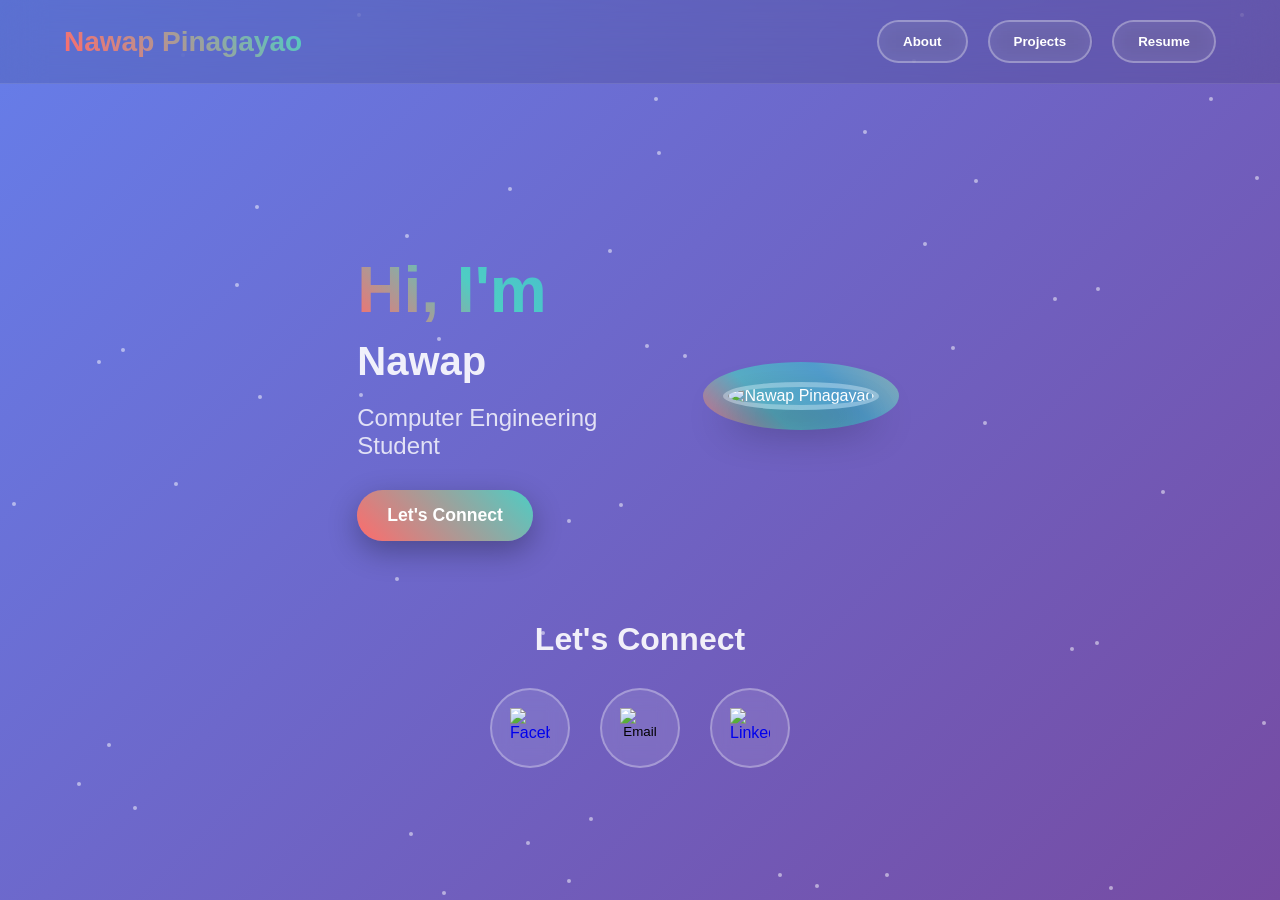
==== index.html @ 7d361b3d "better portfolio" ====
<!DOCTYPE html>
<html lang="en">
<head>
    <meta charset="UTF-8">
    <meta name="viewport" content="width=device-width, initial-scale=1.0">
    <title>My Portfolio</title>
    <link rel="stylesheet" href="style.css">
    <script src="script.js"></script>
</head>

<body>
    <!-- Animated background particles -->
    <div class="particles" id="particles"></div>

    <header id="header">
        <div class="logo">Nawap Pinagayao</div>
        <div class="nav-buttons">
            <button class="nav-btn">About</button>
            <button class="nav-btn">Projects</button>
            <button class="nav-btn">Resume</button>
        </div>
    </header>

    <main>
        <div class="hero-section">
            <div class="hero-text">
                <h1>Hi, I'm</h1>
                <h2>Nawap</h2>
                <h3>Computer Engineering Student</h3>
                <button class="cta-button" onclick="scrollToContact()">Let's Connect</button>
            </div>
            <div class="hero-image">
                <div class="profile-container">
                    <img class="profile-img" src="https://i.imghippo.com/files/qxfU3761AVo.jpg" alt="Nawap Pinagayao">
                </div>
            </div>
        </div>

        <div class="contact-section" id="contact">
            <h2>Let's Connect</h2>
            <div class="contact-buttons">
                <a href="https://www.facebook.com/nawap.pinagayao" target="_blank" class="contact-btn">
                    <img src="https://i.imghippo.com/files/cMcy9838RwQ.png" alt="Facebook">
                </a>
                <button class="contact-btn" onclick="showEmailNotification()">
                    <img src="https://i.imghippo.com/files/aU9782AiQ.png" alt="Email">
                </button>
                <a href="https://www.linkedin.com/in/nawap-pinagayao-513268345?utm_source=share&utm_campaign=share_via&utm_content=profile&utm_medium=android_app" target="_blank" class="contact-btn">
                    <img src="https://i.imghippo.com/files/Znoh5393SNc.png" alt="LinkedIn">
                </a>
            </div>
        </div>
    </main>

    <!-- Projects Section -->
    <div class="projects-section" id="projectsSection">
        <button class="close-projects" onclick="closeProjects()">&times;</button>
        
        <div class="projects-header">
            <h1>My Projects</h1>
            <p>Here are some of the projects I've worked on. Each project represents a learning experience and showcases different aspects of my skills.</p>
        </div>

        <div class="projects-grid">
            <!-- Sample Project 1 -->
            <div class="project-card">
                <img src="https://via.placeholder.com/400x200/4ecdc4/ffffff?text=Project+1" alt="Project 1" class="project-image">
                <div class="project-content">
                    <h3 class="project-title">E-Commerce Website</h3>
                    <p class="project-description">A full-stack e-commerce platform with user authentication, product catalog, shopping cart, and payment integration. Built with modern web technologies.</p>
                    <div class="project-technologies">
                        <span class="tech-tag">React</span>
                        <span class="tech-tag">Node.js</span>
                        <span class="tech-tag">MongoDB</span>
                        <span class="tech-tag">Express</span>
                    </div>
                    <div class="project-links">
                        <a href="#" class="project-link">Live Demo</a>
                        <a href="#" class="project-link secondary">GitHub</a>
                    </div>
                </div>
            </div>

            <!-- Sample Project 2 -->
            <div class="project-card">
                <img src="https://via.placeholder.com/400x200/ff6b6b/ffffff?text=Project+2" alt="Project 2" class="project-image">
                <div class="project-content">
                    <h3 class="project-title">Mobile Weather App</h3>
                    <p class="project-description">A responsive weather application that provides real-time weather data, forecasts, and location-based services with a clean, intuitive interface.</p>
                    <div class="project-technologies">
                        <span class="tech-tag">React Native</span>
                        <span class="tech-tag">API Integration</span>
                        <span class="tech-tag">Geolocation</span>
                    </div>
                    <div class="project-links">
                        <a href="#" class="project-link">Live Demo</a>
                        <a href="#" class="project-link secondary">GitHub</a>
                    </div>
                </div>
            </div>

            <!-- Sample Project 3 -->
            <div class="project-card">
                <img src="https://via.placeholder.com/400x200/45b7d1/ffffff?text=Project+3" alt="Project 3" class="project-image">
                <div class="project-content">
                    <h3 class="project-title">Task Management System</h3>
                    <p class="project-description">A collaborative task management application with real-time updates, team collaboration features, and project tracking capabilities.</p>
                    <div class="project-technologies">
                        <span class="tech-tag">Vue.js</span>
                        <span class="tech-tag">Firebase</span>
                        <span class="tech-tag">Socket.io</span>
                    </div>
                    <div class="project-links">
                        <a href="#" class="project-link">Live Demo</a>
                        <a href="#" class="project-link secondary">GitHub</a>
                    </div>
                </div>
            </div>

            <!-- Add Project Card -->
            <div class="add-project-card" onclick="showAddProjectInfo()">
                <div class="plus-icon">+</div>
                <p>Add New Project</p>
            </div>
        </div>
    </div>

    <!-- Email notification -->
    <div class="email-notification" id="emailNotification">
        <h4>📧 Email Me</h4>
        <p>pinagayaonawap22@gmail.com</p>
    </div>



</body>

</html>
---- style.css ----
* {
            margin: 0;
            padding: 0;
            box-sizing: border-box;
        }

        body {
            font-family: 'Arial', sans-serif;
            overflow-x: hidden;
            background: linear-gradient(135deg, #667eea 0%, #764ba2 100%);
            min-height: 100vh;
            color: white;
            position: relative;
        }

        /* Animated background particles */
        .particles {
            position: fixed;
            top: 0;
            left: 0;
            width: 100%;
            height: 100%;
            pointer-events: none;
            z-index: 1;
        }

        .particle {
            position: absolute;
            width: 4px;
            height: 4px;
            background: rgba(255, 255, 255, 0.5);
            border-radius: 50%;
            animation: float 6s ease-in-out infinite;
        }

        @keyframes float {
            0%, 100% { transform: translateY(0px) rotate(0deg); opacity: 0.5; }
            50% { transform: translateY(-20px) rotate(180deg); opacity: 1; }
        }

        /* Header styling */
        header {
            position: fixed;
            top: 0;
            left: 0;
            right: 0;
            z-index: 1000;
            background: rgba(0, 0, 0, 0.1);
            backdrop-filter: blur(20px);
            border-bottom: 1px solid rgba(255, 255, 255, 0.1);
            padding: 20px 5%;
            display: flex;
            justify-content: space-between;
            align-items: center;
            transition: all 0.3s ease;
        }

        header.scrolled {
            background: rgba(0, 0, 0, 0.3);
            padding: 15px 5%;
        }

        .logo {
            font-size: 28px;
            font-weight: bold;
            background: linear-gradient(45deg, #ff6b6b, #4ecdc4);
            -webkit-background-clip: text;
            -webkit-text-fill-color: transparent;
            background-clip: text;
        }

        .nav-buttons {
            display: flex;
            gap: 20px;
        }

        .nav-btn {
            background: rgba(255, 255, 255, 0.1);
            border: 2px solid rgba(255, 255, 255, 0.3);
            color: white;
            padding: 12px 24px;
            border-radius: 50px;
            cursor: pointer;
            font-weight: 600;
            transition: all 0.3s ease;
            backdrop-filter: blur(10px);
        }

        .nav-btn:hover {
            background: rgba(255, 255, 255, 0.2);
            border-color: rgba(255, 255, 255, 0.6);
            transform: translateY(-2px);
            box-shadow: 0 10px 20px rgba(0, 0, 0, 0.2);
        }

        /* Main content */
        main {
            position: relative;
            z-index: 10;
            padding-top: 120px;
            min-height: 100vh;
            display: flex;
            flex-direction: column;
            align-items: center;
            justify-content: center;
        }

        .hero-section {
            display: flex;
            align-items: center;
            gap: 80px;
            max-width: 1200px;
            margin: 0 auto;
            padding: 0 20px;
        }

        .hero-text {
            flex: 1;
            animation: slideInLeft 1s ease-out;
        }

        .hero-text h1 {
            font-size: 4rem;
            margin-bottom: 10px;
            background: linear-gradient(45deg, #ff6b6b, #4ecdc4, #45b7d1);
            -webkit-background-clip: text;
            -webkit-text-fill-color: transparent;
            background-clip: text;
            line-height: 1.2;
        }

        .hero-text h2 {
            font-size: 2.5rem;
            margin-bottom: 20px;
            opacity: 0.9;
        }

        .hero-text h3 {
            font-size: 1.5rem;
            opacity: 0.8;
            margin-bottom: 30px;
            font-weight: 400;
        }

        .cta-button {
            background: linear-gradient(45deg, #ff6b6b, #4ecdc4);
            border: none;
            color: white;
            padding: 15px 30px;
            border-radius: 50px;
            font-size: 1.1rem;
            font-weight: 600;
            cursor: pointer;
            transition: all 0.3s ease;
            box-shadow: 0 10px 30px rgba(0, 0, 0, 0.3);
        }

        .cta-button:hover {
            transform: translateY(-3px);
            box-shadow: 0 15px 40px rgba(0, 0, 0, 0.4);
        }

        .hero-image {
            flex: 1;
            display: flex;
            justify-content: center;
            animation: slideInRight 1s ease-out;
        }

        .profile-container {
            position: relative;
        }

        .profile-img {
            width: 350px;
            height: 350px;
            border-radius: 50%;
            object-fit: cover;
            border: 5px solid rgba(255, 255, 255, 0.3);
            box-shadow: 0 20px 40px rgba(0, 0, 0, 0.3);
            transition: all 0.3s ease;
        }

        .profile-img:hover {
            transform: scale(1.05);
            box-shadow: 0 25px 50px rgba(0, 0, 0, 0.4);
        }

        .profile-container::before {
            content: '';
            position: absolute;
            top: -20px;
            left: -20px;
            right: -20px;
            bottom: -20px;
            background: linear-gradient(45deg, #ff6b6b, #4ecdc4, #45b7d1, #96ceb4);
            border-radius: 50%;
            z-index: -1;
            opacity: 0.7;
            animation: rotate 10s linear infinite;
        }

        @keyframes rotate {
            0% { transform: rotate(0deg); }
            100% { transform: rotate(360deg); }
        }

        /* Contact section */
        .contact-section {
            margin-top: 80px;
            text-align: center;
        }

        .contact-section h2 {
            font-size: 2rem;
            margin-bottom: 30px;
            opacity: 0.9;
        }

        .contact-buttons {
            display: flex;
            gap: 30px;
            justify-content: center;
            flex-wrap: wrap;
        }

        .contact-btn {
            display: flex;
            align-items: center;
            justify-content: center;
            width: 80px;
            height: 80px;
            background: rgba(255, 255, 255, 0.1);
            border: 2px solid rgba(255, 255, 255, 0.3);
            border-radius: 50%;
            text-decoration: none;
            transition: all 0.3s ease;
            backdrop-filter: blur(10px);
        }

        .contact-btn:hover {
            background: rgba(255, 255, 255, 0.2);
            border-color: rgba(255, 255, 255, 0.6);
            transform: translateY(-5px) scale(1.1);
            box-shadow: 0 15px 30px rgba(0, 0, 0, 0.3);
        }

        .contact-btn img {
            width: 40px;
            height: 40px;
            transition: all 0.3s ease;
        }

        .contact-btn:hover img {
            transform: scale(1.2);
        }

        /* Email notification */
        .email-notification {
            position: fixed;
            top: 100px;
            right: -400px;
            background: linear-gradient(45deg, #4ecdc4, #44a08d);
            color: white;
            padding: 20px 30px;
            border-radius: 15px;
            box-shadow: 0 10px 30px rgba(0, 0, 0, 0.3);
            transition: all 0.5s cubic-bezier(0.68, -0.55, 0.265, 1.55);
            z-index: 1001;
            max-width: 350px;
        }

        .email-notification.show {
            right: 30px;
        }

        .email-notification h4 {
            margin-bottom: 10px;
            font-size: 1.1rem;
        }

        .email-notification p {
            margin: 0;
            opacity: 0.9;
        }

        /* Animations */
        @keyframes slideInLeft {
            from {
                opacity: 0;
                transform: translateX(-50px);
            }
            to {
                opacity: 1;
                transform: translateX(0);
            }
        }

        @keyframes slideInRight {
            from {
                opacity: 0;
                transform: translateX(50px);
            }
            to {
                opacity: 1;
                transform: translateX(0);
            }
        }

        /* Projects Section */
        .projects-section {
            display: none;
            position: fixed;
            top: 0;
            left: 0;
            width: 100%;
            height: 100%;
            background: linear-gradient(135deg, #2c3e50 0%, #34495e 100%);
            z-index: 2000;
            overflow-y: auto;
            padding: 100px 20px 40px;
        }

        .projects-section.active {
            display: block;
            animation: slideIn 0.5s ease-out;
        }

        .projects-header {
            text-align: center;
            margin-bottom: 50px;
        }

        .projects-header h1 {
            font-size: 3rem;
            background: linear-gradient(45deg, #ff6b6b, #4ecdc4);
            -webkit-background-clip: text;
            -webkit-text-fill-color: transparent;
            background-clip: text;
            margin-bottom: 20px;
        }

        .projects-header p {
            font-size: 1.2rem;
            opacity: 0.8;
            max-width: 600px;
            margin: 0 auto;
        }

        .close-projects {
            position: fixed;
            top: 30px;
            right: 30px;
            background: rgba(255, 255, 255, 0.1);
            border: 2px solid rgba(255, 255, 255, 0.3);
            color: white;
            width: 50px;
            height: 50px;
            border-radius: 50%;
            cursor: pointer;
            display: flex;
            align-items: center;
            justify-content: center;
            font-size: 24px;
            font-weight: bold;
            transition: all 0.3s ease;
            backdrop-filter: blur(10px);
            z-index: 2001;
        }

        .close-projects:hover {
            background: rgba(255, 255, 255, 0.2);
            transform: scale(1.1);
        }

        .projects-grid {
            display: grid;
            grid-template-columns: repeat(auto-fit, minmax(350px, 1fr));
            gap: 30px;
            max-width: 1200px;
            margin: 0 auto;
        }

        .project-card {
            background: rgba(255, 255, 255, 0.1);
            border: 1px solid rgba(255, 255, 255, 0.2);
            border-radius: 20px;
            overflow: hidden;
            transition: all 0.3s ease;
            backdrop-filter: blur(10px);
        }

        .project-card:hover {
            transform: translateY(-10px);
            box-shadow: 0 20px 40px rgba(0, 0, 0, 0.3);
            border-color: rgba(255, 255, 255, 0.4);
        }

        .project-image {
            width: 100%;
            height: 200px;
            object-fit: cover;
            transition: all 0.3s ease;
        }

        .project-card:hover .project-image {
            transform: scale(1.05);
        }

        .project-content {
            padding: 25px;
        }

        .project-title {
            font-size: 1.5rem;
            font-weight: bold;
            margin-bottom: 15px;
            color: #4ecdc4;
        }

        .project-description {
            font-size: 1rem;
            line-height: 1.6;
            opacity: 0.9;
            margin-bottom: 20px;
        }

        .project-technologies {
            display: flex;
            flex-wrap: wrap;
            gap: 8px;
            margin-bottom: 20px;
        }

        .tech-tag {
            background: rgba(255, 255, 255, 0.2);
            color: white;
            padding: 5px 12px;
            border-radius: 15px;
            font-size: 0.8rem;
            font-weight: 500;
        }

        .project-links {
            display: flex;
            gap: 15px;
        }

        .project-link {
            background: linear-gradient(45deg, #ff6b6b, #4ecdc4);
            color: white;
            text-decoration: none;
            padding: 10px 20px;
            border-radius: 25px;
            font-weight: 600;
            transition: all 0.3s ease;
            display: inline-block;
        }

        .project-link:hover {
            transform: translateY(-2px);
            box-shadow: 0 10px 20px rgba(0, 0, 0, 0.3);
        }

        .project-link.secondary {
            background: rgba(255, 255, 255, 0.1);
            border: 2px solid rgba(255, 255, 255, 0.3);
        }

        .add-project-card {
            background: rgba(255, 255, 255, 0.05);
            border: 2px dashed rgba(255, 255, 255, 0.3);
            border-radius: 20px;
            display: flex;
            flex-direction: column;
            align-items: center;
            justify-content: center;
            min-height: 300px;
            cursor: pointer;
            transition: all 0.3s ease;
        }

        .add-project-card:hover {
            background: rgba(255, 255, 255, 0.1);
            border-color: rgba(255, 255, 255, 0.5);
        }

        .add-project-card .plus-icon {
            font-size: 3rem;
            margin-bottom: 15px;
            opacity: 0.6;
        }

        .add-project-card p {
            font-size: 1.1rem;
            opacity: 0.7;
        }

        @keyframes slideIn {
            from {
                opacity: 0;
                transform: translateY(30px);
            }
            to {
                opacity: 1;
                transform: translateY(0);
            }
        }

        /* Responsive design */
        @media (max-width: 768px) {
            .hero-section {
                flex-direction: column;
                gap: 40px;
                text-align: center;
            }

            .hero-text h1 {
                font-size: 2.5rem;
            }

            .hero-text h2 {
                font-size: 1.8rem;
            }

            .profile-img {
                width: 250px;
                height: 250px;
            }

            .nav-buttons {
                gap: 10px;
            }

            .nav-btn {
                padding: 10px 16px;
                font-size: 0.9rem;
            }

            .contact-buttons {
                gap: 20px;
            }

            .projects-grid {
                grid-template-columns: 1fr;
                gap: 20px;
            }

            .projects-header h1 {
                font-size: 2.5rem;
            }

            .projects-section {
                padding: 80px 15px 30px;
            }
        }

        @media (max-width: 480px) {
            .hero-text h1 {
                font-size: 2rem;
            }

            .hero-text h2 {
                font-size: 1.4rem;
            }

            .nav-buttons {
                flex-direction: column;
                gap: 8px;
            }
        }
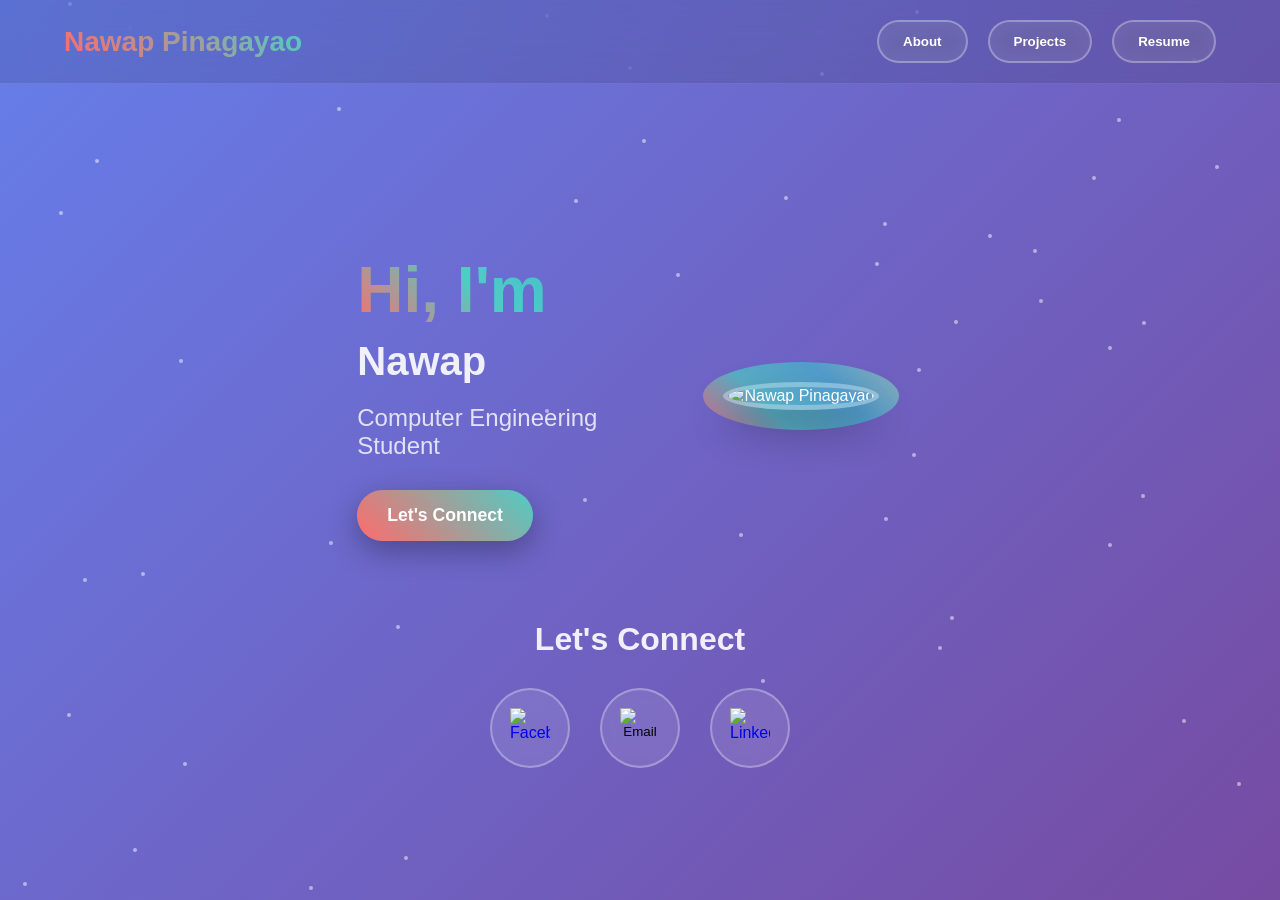
==== commit 50ed405b: "better portfolio" ====
--- a/index.html
+++ b/index.html
@@ -131,8 +131,106 @@
         <p>pinagayaonawap22@gmail.com</p>
     </div>
 
-
-
+    <script>
+        // Create animated particles
+        function createParticles() {
+            const particlesContainer = document.getElementById('particles');
+            const particleCount = 50;
+
+            for (let i = 0; i < particleCount; i++) {
+                const particle = document.createElement('div');
+                particle.className = 'particle';
+                particle.style.left = Math.random() * 100 + '%';
+                particle.style.top = Math.random() * 100 + '%';
+                particle.style.animationDelay = Math.random() * 6 + 's';
+                particle.style.animationDuration = (Math.random() * 3 + 3) + 's';
+                particlesContainer.appendChild(particle);
+            }
+        }
+
+        // Header scroll effect
+        window.addEventListener('scroll', function() {
+            const header = document.getElementById('header');
+            if (window.scrollY > 50) {
+                header.classList.add('scrolled');
+            } else {
+                header.classList.remove('scrolled');
+            }
+        });
+
+        // Projects section functions
+        function showProjects() {
+            document.getElementById('projectsSection').classList.add('active');
+            document.body.style.overflow = 'hidden';
+        }
+
+        function closeProjects() {
+            document.getElementById('projectsSection').classList.remove('active');
+            document.body.style.overflow = 'auto';
+        }
+
+        function showAddProjectInfo() {
+            alert('To add a new project:\n\n1. Replace the placeholder image URL\n2. Update the project title\n3. Write your project description\n4. Add your technology tags\n5. Update the demo and GitHub links\n\nYou can duplicate the project-card div and customize it with your project details!');
+        }
+
+        // Email notification
+        function showEmailNotification() {
+            const notification = document.getElementById('emailNotification');
+            notification.classList.add('show');
+            setTimeout(() => {
+                notification.classList.remove('show');
+            }, 5000);
+        }
+
+        // Smooth scroll to contact
+        function scrollToContact() {
+            document.getElementById('contact').scrollIntoView({
+                behavior: 'smooth'
+            });
+        }
+
+        // Initialize particles on load
+        window.addEventListener('load', createParticles);
+
+        // Add navigation functionality
+        document.querySelectorAll('.nav-btn').forEach((btn, index) => {
+            btn.addEventListener('click', function() {
+                // Add ripple effect
+                const ripple = document.createElement('span');
+                ripple.style.position = 'absolute';
+                ripple.style.borderRadius = '50%';
+                ripple.style.background = 'rgba(255, 255, 255, 0.6)';
+                ripple.style.transform = 'scale(0)';
+                ripple.style.animation = 'ripple 0.6s linear';
+                ripple.style.left = '50%';
+                ripple.style.top = '50%';
+                
+                this.style.position = 'relative';
+                this.appendChild(ripple);
+                
+                setTimeout(() => {
+                    ripple.remove();
+                }, 600);
+
+                // Handle navigation
+                if (index === 1) { // Projects button (index 1)
+                    showProjects();
+                }
+            });
+        });
+
+        // Add ripple animation
+        const style = document.createElement('style');
+        style.textContent = `
+            @keyframes ripple {
+                to {
+                    transform: scale(4);
+                    opacity: 0;
+                }
+            }
+        `;
+        document.head.appendChild(style);
+    </script>
 </body>
 
 </html>
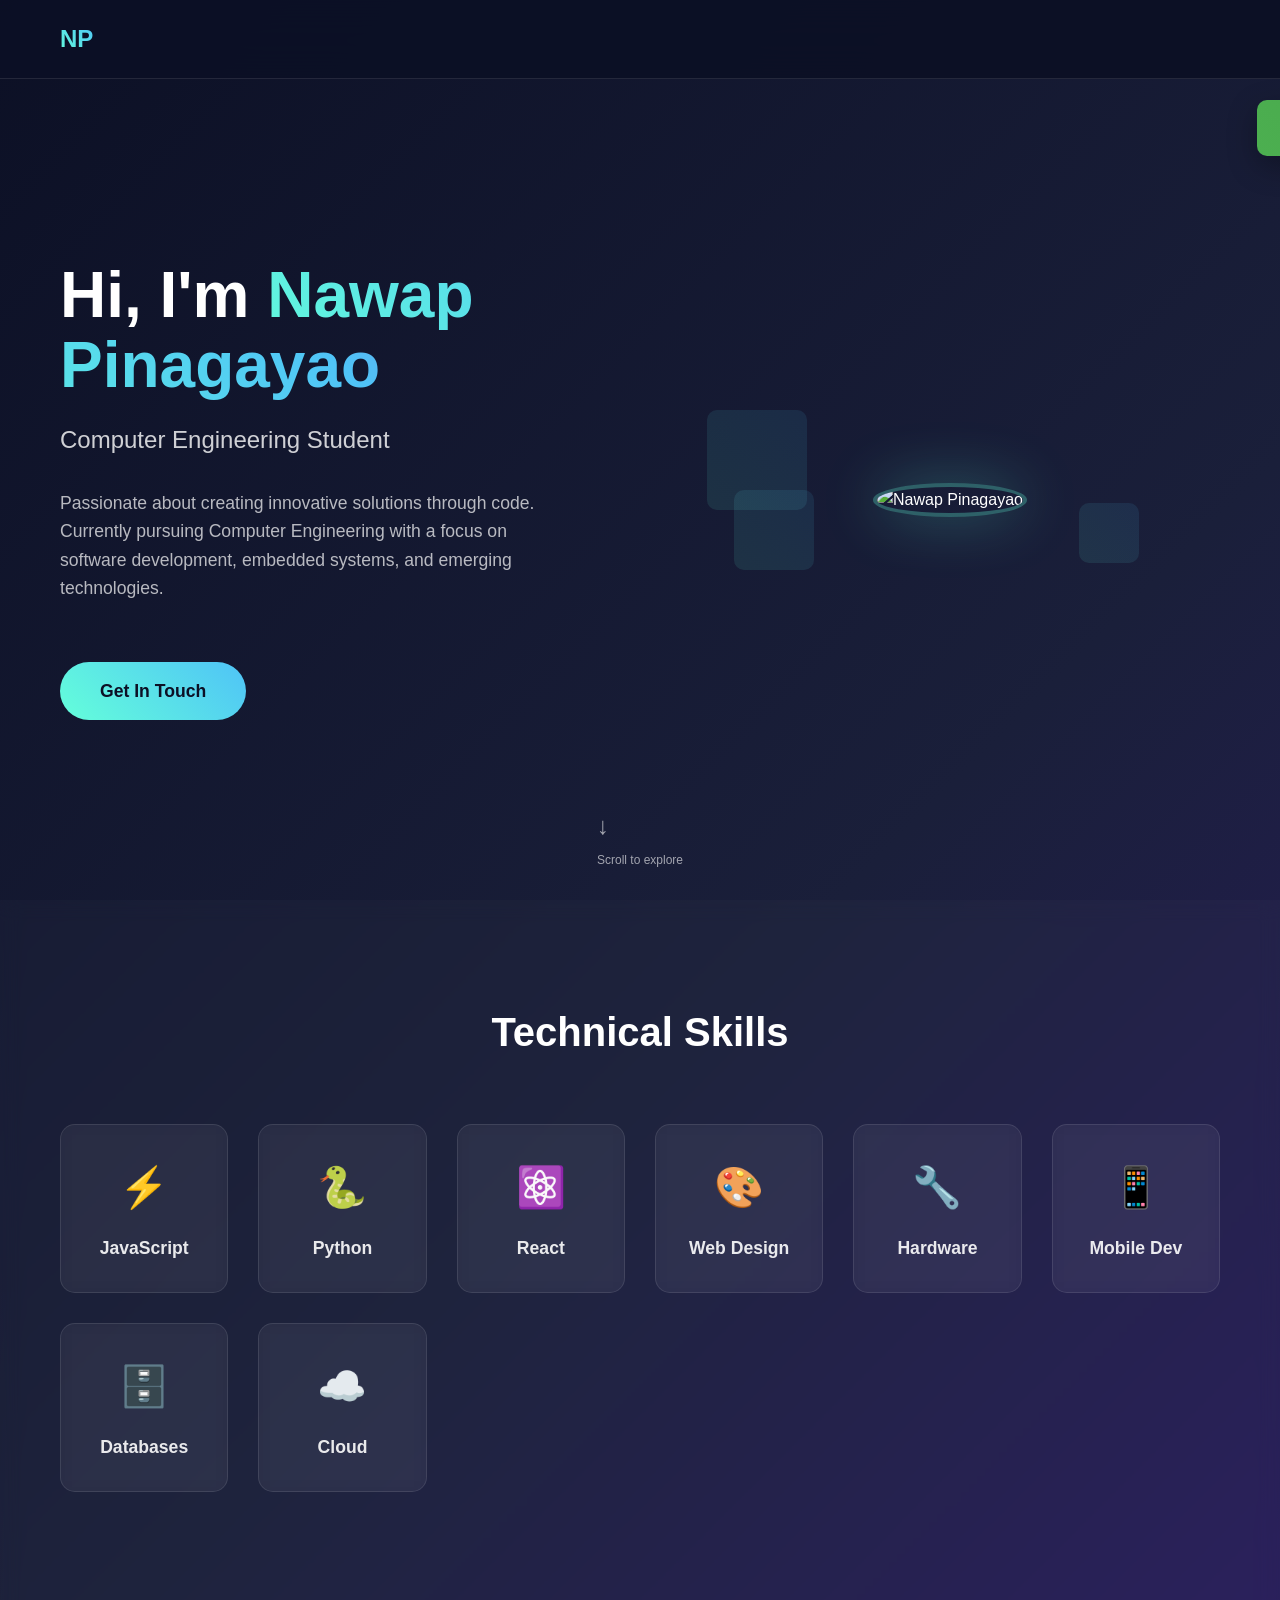
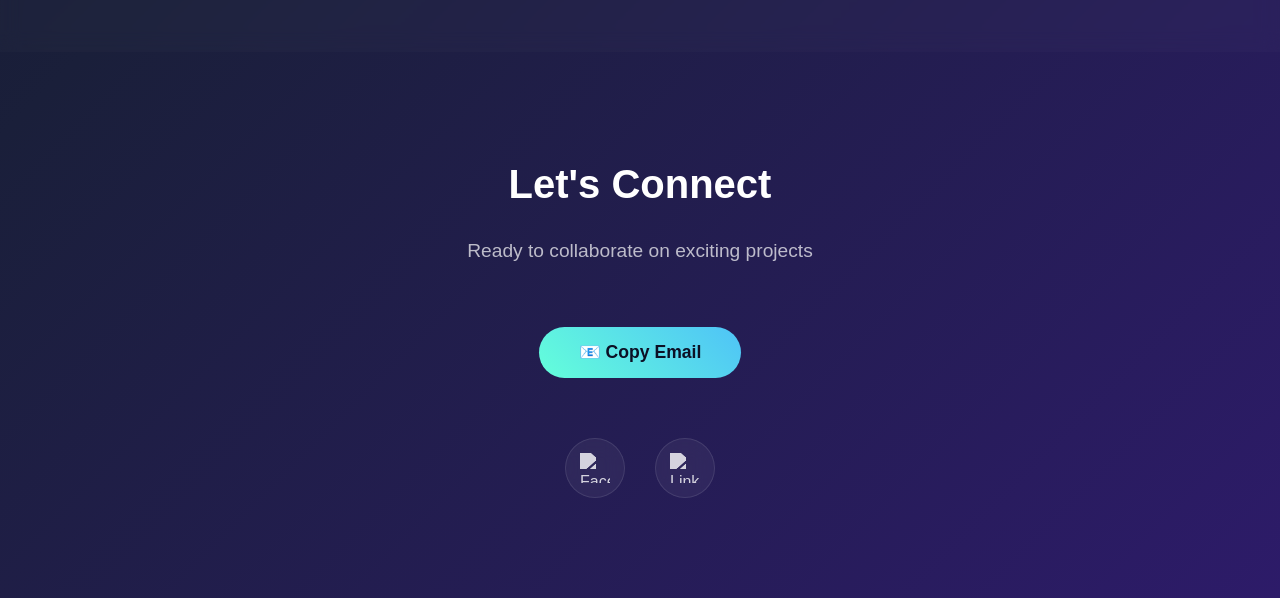
==== commit 8c4b8a71: "better portfolio" ====
--- a/index.html
+++ b/index.html
@@ -9,228 +9,107 @@
 </head>
 
 <body>
-    <!-- Animated background particles -->
-    <div class="particles" id="particles"></div>
-
-    <header id="header">
-        <div class="logo">Nawap Pinagayao</div>
-        <div class="nav-buttons">
-            <button class="nav-btn">About</button>
-            <button class="nav-btn">Projects</button>
-            <button class="nav-btn">Resume</button>
+    <header>
+        <div class="container">
+            <div class="header-content">
+                <div class="logo">NP</div>
+            </div>
         </div>
     </header>
 
     <main>
-        <div class="hero-section">
-            <div class="hero-text">
-                <h1>Hi, I'm</h1>
-                <h2>Nawap</h2>
-                <h3>Computer Engineering Student</h3>
-                <button class="cta-button" onclick="scrollToContact()">Let's Connect</button>
-            </div>
-            <div class="hero-image">
-                <div class="profile-container">
-                    <img class="profile-img" src="https://i.imghippo.com/files/qxfU3761AVo.jpg" alt="Nawap Pinagayao">
-                </div>
-            </div>
-        </div>
-
-        <div class="contact-section" id="contact">
-            <h2>Let's Connect</h2>
-            <div class="contact-buttons">
-                <a href="https://www.facebook.com/nawap.pinagayao" target="_blank" class="contact-btn">
-                    <img src="https://i.imghippo.com/files/cMcy9838RwQ.png" alt="Facebook">
-                </a>
-                <button class="contact-btn" onclick="showEmailNotification()">
-                    <img src="https://i.imghippo.com/files/aU9782AiQ.png" alt="Email">
-                </button>
-                <a href="https://www.linkedin.com/in/nawap-pinagayao-513268345?utm_source=share&utm_campaign=share_via&utm_content=profile&utm_medium=android_app" target="_blank" class="contact-btn">
-                    <img src="https://i.imghippo.com/files/Znoh5393SNc.png" alt="LinkedIn">
-                </a>
-            </div>
-        </div>
-    </main>
-
-    <!-- Projects Section -->
-    <div class="projects-section" id="projectsSection">
-        <button class="close-projects" onclick="closeProjects()">&times;</button>
-        
-        <div class="projects-header">
-            <h1>My Projects</h1>
-            <p>Here are some of the projects I've worked on. Each project represents a learning experience and showcases different aspects of my skills.</p>
-        </div>
-
-        <div class="projects-grid">
-            <!-- Sample Project 1 -->
-            <div class="project-card">
-                <img src="https://via.placeholder.com/400x200/4ecdc4/ffffff?text=Project+1" alt="Project 1" class="project-image">
-                <div class="project-content">
-                    <h3 class="project-title">E-Commerce Website</h3>
-                    <p class="project-description">A full-stack e-commerce platform with user authentication, product catalog, shopping cart, and payment integration. Built with modern web technologies.</p>
-                    <div class="project-technologies">
-                        <span class="tech-tag">React</span>
-                        <span class="tech-tag">Node.js</span>
-                        <span class="tech-tag">MongoDB</span>
-                        <span class="tech-tag">Express</span>
+        <section class="hero">
+            <div class="container">
+                <div class="hero-content">
+                    <div class="hero-text">
+                        <h1>Hi, I'm <span class="highlight">Nawap Pinagayao</span></h1>
+                        <p class="subtitle">Computer Engineering Student</p>
+                        <p class="description">
+                            Passionate about creating innovative solutions through code. 
+                            Currently pursuing Computer Engineering with a focus on software development, 
+                            embedded systems, and emerging technologies.
+                        </p>
+                        <a href="#contact" class="cta-button">Get In Touch</a>
                     </div>
-                    <div class="project-links">
-                        <a href="#" class="project-link">Live Demo</a>
-                        <a href="#" class="project-link secondary">GitHub</a>
+                    <div class="hero-image">
+                        <div class="profile-container">
+                            <img src="https://i.imghippo.com/files/qxfU3761AVo.jpg" alt="Nawap Pinagayao" class="profile-pic">
+                        </div>
+                        <div class="floating-elements">
+                            <div class="floating-element"></div>
+                            <div class="floating-element"></div>
+                            <div class="floating-element"></div>
+                        </div>
                     </div>
                 </div>
             </div>
+            <div class="scroll-indicator">
+                <div style="font-size: 24px;">↓</div>
+                <div style="font-size: 12px; margin-top: 5px;">Scroll to explore</div>
+            </div>
+        </section>
 
-            <!-- Sample Project 2 -->
-            <div class="project-card">
-                <img src="https://via.placeholder.com/400x200/ff6b6b/ffffff?text=Project+2" alt="Project 2" class="project-image">
-                <div class="project-content">
-                    <h3 class="project-title">Mobile Weather App</h3>
-                    <p class="project-description">A responsive weather application that provides real-time weather data, forecasts, and location-based services with a clean, intuitive interface.</p>
-                    <div class="project-technologies">
-                        <span class="tech-tag">React Native</span>
-                        <span class="tech-tag">API Integration</span>
-                        <span class="tech-tag">Geolocation</span>
+        <section class="skills">
+            <div class="container">
+                <h2>Technical Skills</h2>
+                <div class="skills-grid">
+                    <div class="skill-item">
+                        <span class="skill-icon">⚡</span>
+                        <h3>JavaScript</h3>
                     </div>
-                    <div class="project-links">
-                        <a href="#" class="project-link">Live Demo</a>
-                        <a href="#" class="project-link secondary">GitHub</a>
+                    <div class="skill-item">
+                        <span class="skill-icon">🐍</span>
+                        <h3>Python</h3>
+                    </div>
+                    <div class="skill-item">
+                        <span class="skill-icon">⚛️</span>
+                        <h3>React</h3>
+                    </div>
+                    <div class="skill-item">
+                        <span class="skill-icon">🎨</span>
+                        <h3>Web Design</h3>
+                    </div>
+                    <div class="skill-item">
+                        <span class="skill-icon">🔧</span>
+                        <h3>Hardware</h3>
+                    </div>
+                    <div class="skill-item">
+                        <span class="skill-icon">📱</span>
+                        <h3>Mobile Dev</h3>
+                    </div>
+                    <div class="skill-item">
+                        <span class="skill-icon">🗄️</span>
+                        <h3>Databases</h3>
+                    </div>
+                    <div class="skill-item">
+                        <span class="skill-icon">☁️</span>
+                        <h3>Cloud</h3>
                     </div>
                 </div>
             </div>
+        </section>
 
-            <!-- Sample Project 3 -->
-            <div class="project-card">
-                <img src="https://via.placeholder.com/400x200/45b7d1/ffffff?text=Project+3" alt="Project 3" class="project-image">
-                <div class="project-content">
-                    <h3 class="project-title">Task Management System</h3>
-                    <p class="project-description">A collaborative task management application with real-time updates, team collaboration features, and project tracking capabilities.</p>
-                    <div class="project-technologies">
-                        <span class="tech-tag">Vue.js</span>
-                        <span class="tech-tag">Firebase</span>
-                        <span class="tech-tag">Socket.io</span>
-                    </div>
-                    <div class="project-links">
-                        <a href="#" class="project-link">Live Demo</a>
-                        <a href="#" class="project-link secondary">GitHub</a>
-                    </div>
+        <section class="contact" id="contact">
+            <div class="container">
+                <h2>Let's Connect</h2>
+                <p class="email">Ready to collaborate on exciting projects</p>
+                <button onclick="showNotification()" style="background: none; border: none; color: inherit; cursor: pointer;">
+                    <div class="cta-button" style="display: inline-block;">📧 Copy Email</div>
+                </button>
+                <div class="social-links">
+                    <a href="https://www.facebook.com/nawap.pinagayao" target="_blank" class="social-link">
+                        <img src="https://i.imghippo.com/files/cMcy9838RwQ.png" alt="Facebook">
+                    </a>
+                    <a href="https://www.linkedin.com/in/nawap-pinagayao-513268345" target="_blank" class="social-link">
+                        <img src="https://i.imghippo.com/files/Znoh5393SNc.png" alt="LinkedIn">
+                    </a>
                 </div>
             </div>
+        </section>
+    </main>
 
-            <!-- Add Project Card -->
-            <div class="add-project-card" onclick="showAddProjectInfo()">
-                <div class="plus-icon">+</div>
-                <p>Add New Project</p>
-            </div>
-        </div>
+    <div id="notification" class="notification">
+        📧 Email copied: pinagayaonawap22@gmail.com
     </div>
-
-    <!-- Email notification -->
-    <div class="email-notification" id="emailNotification">
-        <h4>📧 Email Me</h4>
-        <p>pinagayaonawap22@gmail.com</p>
-    </div>
-
-    <script>
-        // Create animated particles
-        function createParticles() {
-            const particlesContainer = document.getElementById('particles');
-            const particleCount = 50;
-
-            for (let i = 0; i < particleCount; i++) {
-                const particle = document.createElement('div');
-                particle.className = 'particle';
-                particle.style.left = Math.random() * 100 + '%';
-                particle.style.top = Math.random() * 100 + '%';
-                particle.style.animationDelay = Math.random() * 6 + 's';
-                particle.style.animationDuration = (Math.random() * 3 + 3) + 's';
-                particlesContainer.appendChild(particle);
-            }
-        }
-
-        // Header scroll effect
-        window.addEventListener('scroll', function() {
-            const header = document.getElementById('header');
-            if (window.scrollY > 50) {
-                header.classList.add('scrolled');
-            } else {
-                header.classList.remove('scrolled');
-            }
-        });
-
-        // Projects section functions
-        function showProjects() {
-            document.getElementById('projectsSection').classList.add('active');
-            document.body.style.overflow = 'hidden';
-        }
-
-        function closeProjects() {
-            document.getElementById('projectsSection').classList.remove('active');
-            document.body.style.overflow = 'auto';
-        }
-
-        function showAddProjectInfo() {
-            alert('To add a new project:\n\n1. Replace the placeholder image URL\n2. Update the project title\n3. Write your project description\n4. Add your technology tags\n5. Update the demo and GitHub links\n\nYou can duplicate the project-card div and customize it with your project details!');
-        }
-
-        // Email notification
-        function showEmailNotification() {
-            const notification = document.getElementById('emailNotification');
-            notification.classList.add('show');
-            setTimeout(() => {
-                notification.classList.remove('show');
-            }, 5000);
-        }
-
-        // Smooth scroll to contact
-        function scrollToContact() {
-            document.getElementById('contact').scrollIntoView({
-                behavior: 'smooth'
-            });
-        }
-
-        // Initialize particles on load
-        window.addEventListener('load', createParticles);
-
-        // Add navigation functionality
-        document.querySelectorAll('.nav-btn').forEach((btn, index) => {
-            btn.addEventListener('click', function() {
-                // Add ripple effect
-                const ripple = document.createElement('span');
-                ripple.style.position = 'absolute';
-                ripple.style.borderRadius = '50%';
-                ripple.style.background = 'rgba(255, 255, 255, 0.6)';
-                ripple.style.transform = 'scale(0)';
-                ripple.style.animation = 'ripple 0.6s linear';
-                ripple.style.left = '50%';
-                ripple.style.top = '50%';
-                
-                this.style.position = 'relative';
-                this.appendChild(ripple);
-                
-                setTimeout(() => {
-                    ripple.remove();
-                }, 600);
-
-                // Handle navigation
-                if (index === 1) { // Projects button (index 1)
-                    showProjects();
-                }
-            });
-        });
-
-        // Add ripple animation
-        const style = document.createElement('style');
-        style.textContent = `
-            @keyframes ripple {
-                to {
-                    transform: scale(4);
-                    opacity: 0;
-                }
-            }
-        `;
-        document.head.appendChild(style);
-    </script>
 </body>
-
 </html>
--- a/style.css
+++ b/style.css
@@ -1,572 +1,377 @@
-        * {
-            margin: 0;
-            padding: 0;
-            box-sizing: border-box;
-        }
-
-        body {
-            font-family: 'Arial', sans-serif;
-            overflow-x: hidden;
-            background: linear-gradient(135deg, #667eea 0%, #764ba2 100%);
-            min-height: 100vh;
-            color: white;
-            position: relative;
-        }
-
-        /* Animated background particles */
-        .particles {
-            position: fixed;
-            top: 0;
-            left: 0;
-            width: 100%;
-            height: 100%;
-            pointer-events: none;
-            z-index: 1;
-        }
-
-        .particle {
-            position: absolute;
-            width: 4px;
-            height: 4px;
-            background: rgba(255, 255, 255, 0.5);
-            border-radius: 50%;
-            animation: float 6s ease-in-out infinite;
-        }
-
-        @keyframes float {
-            0%, 100% { transform: translateY(0px) rotate(0deg); opacity: 0.5; }
-            50% { transform: translateY(-20px) rotate(180deg); opacity: 1; }
-        }
-
-        /* Header styling */
-        header {
-            position: fixed;
-            top: 0;
-            left: 0;
-            right: 0;
-            z-index: 1000;
-            background: rgba(0, 0, 0, 0.1);
-            backdrop-filter: blur(20px);
-            border-bottom: 1px solid rgba(255, 255, 255, 0.1);
-            padding: 20px 5%;
-            display: flex;
-            justify-content: space-between;
-            align-items: center;
-            transition: all 0.3s ease;
-        }
-
-        header.scrolled {
-            background: rgba(0, 0, 0, 0.3);
-            padding: 15px 5%;
-        }
-
-        .logo {
-            font-size: 28px;
-            font-weight: bold;
-            background: linear-gradient(45deg, #ff6b6b, #4ecdc4);
-            -webkit-background-clip: text;
-            -webkit-text-fill-color: transparent;
-            background-clip: text;
-        }
-
-        .nav-buttons {
-            display: flex;
+    * {
+        margin: 0;
+        padding: 0;
+        box-sizing: border-box;
+    }
+
+    body {
+        font-family: 'Inter', -apple-system, BlinkMacSystemFont, sans-serif;
+        background: linear-gradient(135deg, #0c1025 0%, #1a1f3a 50%, #2d1b69 100%);
+        color: white;
+        overflow-x: hidden;
+        line-height: 1.6;
+    }
+
+    .container {
+        max-width: 1200px;
+        margin: 0 auto;
+        padding: 0 20px;
+    }
+
+    /* Header */
+    header {
+        position: fixed;
+        top: 0;
+        left: 0;
+        right: 0;
+        background: rgba(12, 16, 37, 0.95);
+        backdrop-filter: blur(20px);
+        border-bottom: 1px solid rgba(255, 255, 255, 0.1);
+        z-index: 1000;
+        padding: 20px 0;
+        transition: all 0.3s ease;
+    }
+
+    .header-content {
+        display: flex;
+        justify-content: space-between;
+        align-items: center;
+    }
+
+    .logo {
+        font-size: 24px;
+        font-weight: 700;
+        background: linear-gradient(45deg, #64ffda, #4fc3f7);
+        -webkit-background-clip: text;
+        -webkit-text-fill-color: transparent;
+        background-clip: text;
+    }
+
+    .scroll-indicator {
+        position: absolute;
+        bottom: 30px;
+        left: 50%;
+        transform: translateX(-50%);
+        color: rgba(255, 255, 255, 0.6);
+        animation: bounce 2s infinite;
+    }
+
+    @keyframes bounce {
+        0%, 20%, 50%, 80%, 100% { transform: translateX(-50%) translateY(0); }
+        40% { transform: translateX(-50%) translateY(-10px); }
+        60% { transform: translateX(-50%) translateY(-5px); }
+    }
+
+    /* Hero Section */
+    .hero {
+        min-height: 100vh;
+        display: flex;
+        align-items: center;
+        position: relative;
+        padding-top: 100px;
+    }
+
+    .hero-content {
+        display: grid;
+        grid-template-columns: 1fr 1fr;
+        gap: 80px;
+        align-items: center;
+        width: 100%;
+    }
+
+    .hero-text {
+        opacity: 0;
+        animation: fadeInUp 1s ease forwards;
+    }
+
+    .hero-text h1 {
+        font-size: clamp(2.5rem, 6vw, 4rem);
+        font-weight: 800;
+        margin-bottom: 20px;
+        line-height: 1.1;
+    }
+
+    .hero-text .highlight {
+        background: linear-gradient(45deg, #64ffda, #4fc3f7, #ab47bc);
+        -webkit-background-clip: text;
+        -webkit-text-fill-color: transparent;
+        background-clip: text;
+        background-size: 200% 200%;
+        animation: gradient 3s ease infinite;
+    }
+
+    @keyframes gradient {
+        0% { background-position: 0% 50%; }
+        50% { background-position: 100% 50%; }
+        100% { background-position: 0% 50%; }
+    }
+
+    .hero-text .subtitle {
+        font-size: 1.5rem;
+        color: rgba(255, 255, 255, 0.8);
+        margin-bottom: 30px;
+        font-weight: 300;
+    }
+
+    .hero-text .description {
+        font-size: 1.1rem;
+        color: rgba(255, 255, 255, 0.7);
+        margin-bottom: 40px;
+        max-width: 500px;
+    }
+
+    .hero-image {
+        display: flex;
+        justify-content: center;
+        position: relative;
+        opacity: 0;
+        animation: fadeInUp 1s ease 0.3s forwards;
+    }
+
+    .profile-container {
+        position: relative;
+        z-index: 2;
+    }
+
+    .profile-pic {
+        width: 350px;
+        height: 350px;
+        border-radius: 50%;
+        object-fit: cover;
+        border: 4px solid rgba(100, 255, 218, 0.3);
+        box-shadow: 0 0 60px rgba(100, 255, 218, 0.3);
+        transition: all 0.3s ease;
+    }
+
+    .profile-pic:hover {
+        transform: scale(1.05);
+        box-shadow: 0 0 80px rgba(100, 255, 218, 0.5);
+    }
+
+    .floating-elements {
+        position: absolute;
+        top: 0;
+        left: 0;
+        right: 0;
+        bottom: 0;
+        pointer-events: none;
+    }
+
+    .floating-element {
+        position: absolute;
+        background: linear-gradient(45deg, rgba(100, 255, 218, 0.1), rgba(79, 195, 247, 0.1));
+        border-radius: 10px;
+        animation: float 6s ease-in-out infinite;
+    }
+
+    .floating-element:nth-child(1) {
+        width: 80px;
+        height: 80px;
+        top: 20%;
+        left: 10%;
+        animation-delay: 0s;
+    }
+
+    .floating-element:nth-child(2) {
+        width: 60px;
+        height: 60px;
+        top: 60%;
+        right: 15%;
+        animation-delay: 2s;
+    }
+
+    .floating-element:nth-child(3) {
+        width: 100px;
+        height: 100px;
+        bottom: 20%;
+        left: 5%;
+        animation-delay: 4s;
+    }
+
+    @keyframes float {
+        0%, 100% { transform: translateY(0px) rotate(0deg); }
+        50% { transform: translateY(-20px) rotate(180deg); }
+    }
+
+    /* Skills Section */
+    .skills {
+        padding: 100px 0;
+        background: rgba(255, 255, 255, 0.02);
+        backdrop-filter: blur(10px);
+    }
+
+    .skills h2 {
+        text-align: center;
+        font-size: 2.5rem;
+        margin-bottom: 60px;
+        font-weight: 700;
+    }
+
+    .skills-grid {
+        display: grid;
+        grid-template-columns: repeat(auto-fit, minmax(150px, 1fr));
+        gap: 30px;
+        margin-bottom: 60px;
+    }
+
+    .skill-item {
+        background: rgba(255, 255, 255, 0.05);
+        backdrop-filter: blur(10px);
+        border: 1px solid rgba(255, 255, 255, 0.1);
+        border-radius: 15px;
+        padding: 30px 20px;
+        text-align: center;
+        transition: all 0.3s ease;
+        cursor: pointer;
+    }
+
+    .skill-item:hover {
+        transform: translateY(-10px);
+        background: rgba(100, 255, 218, 0.1);
+        border-color: rgba(100, 255, 218, 0.3);
+    }
+
+    .skill-item .skill-icon {
+        font-size: 2.5rem;
+        margin-bottom: 15px;
+        display: block;
+    }
+
+    .skill-item h3 {
+        font-size: 1.1rem;
+        font-weight: 600;
+        color: rgba(255, 255, 255, 0.9);
+    }
+
+    /* Contact Section */
+    .contact {
+        padding: 100px 0;
+        text-align: center;
+    }
+
+    .contact h2 {
+        font-size: 2.5rem;
+        margin-bottom: 20px;
+        font-weight: 700;
+    }
+
+    .contact .email {
+        font-size: 1.2rem;
+        color: rgba(255, 255, 255, 0.7);
+        margin-bottom: 40px;
+    }
+
+    .social-links {
+        display: flex;
+        justify-content: center;
+        gap: 30px;
+        margin-top: 40px;
+    }
+
+    .social-link {
+        display: inline-flex;
+        align-items: center;
+        justify-content: center;
+        width: 60px;
+        height: 60px;
+        background: rgba(255, 255, 255, 0.05);
+        border: 1px solid rgba(255, 255, 255, 0.1);
+        border-radius: 50%;
+        text-decoration: none;
+        transition: all 0.3s ease;
+        backdrop-filter: blur(10px);
+    }
+
+    .social-link:hover {
+        transform: translateY(-5px);
+        background: rgba(100, 255, 218, 0.2);
+        border-color: rgba(100, 255, 218, 0.5);
+        box-shadow: 0 10px 30px rgba(100, 255, 218, 0.3);
+    }
+
+    .social-link img {
+        width: 30px;
+        height: 30px;
+        filter: brightness(0) invert(1);
+        opacity: 0.8;
+    }
+
+    .social-link:hover img {
+        opacity: 1;
+        filter: brightness(0) invert(1);
+    }
+
+    .cta-button {
+        display: inline-block;
+        padding: 15px 40px;
+        background: linear-gradient(45deg, #64ffda, #4fc3f7);
+        color: #0c1025;
+        text-decoration: none;
+        border-radius: 50px;
+        font-weight: 600;
+        font-size: 1.1rem;
+        transition: all 0.3s ease;
+        margin: 20px 0;
+    }
+
+    .cta-button:hover {
+        transform: translateY(-3px);
+        box-shadow: 0 15px 35px rgba(100, 255, 218, 0.4);
+    }
+
+    /* Notification */
+    .notification {
+        position: fixed;
+        top: 100px;
+        right: 20px;
+        background: linear-gradient(45deg, #4caf50, #45a049);
+        color: white;
+        padding: 15px 25px;
+        border-radius: 10px;
+        box-shadow: 0 10px 30px rgba(0, 0, 0, 0.3);
+        transform: translateX(400px);
+        transition: all 0.3s ease;
+        z-index: 1001;
+    }
+
+    .notification.show {
+        transform: translateX(0);
+    }
+
+    @keyframes fadeInUp {
+        from {
+            opacity: 0;
+            transform: translateY(40px);
+        }
+        to {
+            opacity: 1;
+            transform: translateY(0);
+        }
+    }
+
+    /* Responsive Design */
+    @media (max-width: 768px) {
+        .hero-content {
+            grid-template-columns: 1fr;
+            gap: 40px;
+            text-align: center;
+        }
+
+        .profile-pic {
+            width: 250px;
+            height: 250px;
+        }
+
+        .hero-text h1 {
+            font-size: 2.5rem;
+        }
+
+        .skills-grid {
+            grid-template-columns: repeat(auto-fit, minmax(120px, 1fr));
             gap: 20px;
         }
 
-        .nav-btn {
-            background: rgba(255, 255, 255, 0.1);
-            border: 2px solid rgba(255, 255, 255, 0.3);
-            color: white;
-            padding: 12px 24px;
-            border-radius: 50px;
-            cursor: pointer;
-            font-weight: 600;
-            transition: all 0.3s ease;
-            backdrop-filter: blur(10px);
-        }
-
-        .nav-btn:hover {
-            background: rgba(255, 255, 255, 0.2);
-            border-color: rgba(255, 255, 255, 0.6);
-            transform: translateY(-2px);
-            box-shadow: 0 10px 20px rgba(0, 0, 0, 0.2);
-        }
-
-        /* Main content */
-        main {
-            position: relative;
-            z-index: 10;
-            padding-top: 120px;
-            min-height: 100vh;
-            display: flex;
-            flex-direction: column;
-            align-items: center;
-            justify-content: center;
-        }
-
-        .hero-section {
-            display: flex;
-            align-items: center;
-            gap: 80px;
-            max-width: 1200px;
-            margin: 0 auto;
-            padding: 0 20px;
-        }
-
-        .hero-text {
-            flex: 1;
-            animation: slideInLeft 1s ease-out;
-        }
-
-        .hero-text h1 {
-            font-size: 4rem;
-            margin-bottom: 10px;
-            background: linear-gradient(45deg, #ff6b6b, #4ecdc4, #45b7d1);
-            -webkit-background-clip: text;
-            -webkit-text-fill-color: transparent;
-            background-clip: text;
-            line-height: 1.2;
-        }
-
-        .hero-text h2 {
-            font-size: 2.5rem;
-            margin-bottom: 20px;
-            opacity: 0.9;
-        }
-
-        .hero-text h3 {
-            font-size: 1.5rem;
-            opacity: 0.8;
-            margin-bottom: 30px;
-            font-weight: 400;
-        }
-
-        .cta-button {
-            background: linear-gradient(45deg, #ff6b6b, #4ecdc4);
-            border: none;
-            color: white;
-            padding: 15px 30px;
-            border-radius: 50px;
-            font-size: 1.1rem;
-            font-weight: 600;
-            cursor: pointer;
-            transition: all 0.3s ease;
-            box-shadow: 0 10px 30px rgba(0, 0, 0, 0.3);
-        }
-
-        .cta-button:hover {
-            transform: translateY(-3px);
-            box-shadow: 0 15px 40px rgba(0, 0, 0, 0.4);
-        }
-
-        .hero-image {
-            flex: 1;
-            display: flex;
-            justify-content: center;
-            animation: slideInRight 1s ease-out;
-        }
-
-        .profile-container {
-            position: relative;
-        }
-
-        .profile-img {
-            width: 350px;
-            height: 350px;
-            border-radius: 50%;
-            object-fit: cover;
-            border: 5px solid rgba(255, 255, 255, 0.3);
-            box-shadow: 0 20px 40px rgba(0, 0, 0, 0.3);
-            transition: all 0.3s ease;
-        }
-
-        .profile-img:hover {
-            transform: scale(1.05);
-            box-shadow: 0 25px 50px rgba(0, 0, 0, 0.4);
-        }
-
-        .profile-container::before {
-            content: '';
-            position: absolute;
-            top: -20px;
-            left: -20px;
-            right: -20px;
-            bottom: -20px;
-            background: linear-gradient(45deg, #ff6b6b, #4ecdc4, #45b7d1, #96ceb4);
-            border-radius: 50%;
-            z-index: -1;
-            opacity: 0.7;
-            animation: rotate 10s linear infinite;
-        }
-
-        @keyframes rotate {
-            0% { transform: rotate(0deg); }
-            100% { transform: rotate(360deg); }
-        }
-
-        /* Contact section */
-        .contact-section {
-            margin-top: 80px;
-            text-align: center;
-        }
-
-        .contact-section h2 {
-            font-size: 2rem;
-            margin-bottom: 30px;
-            opacity: 0.9;
-        }
-
-        .contact-buttons {
-            display: flex;
-            gap: 30px;
-            justify-content: center;
-            flex-wrap: wrap;
-        }
-
-        .contact-btn {
-            display: flex;
-            align-items: center;
-            justify-content: center;
-            width: 80px;
-            height: 80px;
-            background: rgba(255, 255, 255, 0.1);
-            border: 2px solid rgba(255, 255, 255, 0.3);
-            border-radius: 50%;
-            text-decoration: none;
-            transition: all 0.3s ease;
-            backdrop-filter: blur(10px);
-        }
-
-        .contact-btn:hover {
-            background: rgba(255, 255, 255, 0.2);
-            border-color: rgba(255, 255, 255, 0.6);
-            transform: translateY(-5px) scale(1.1);
-            box-shadow: 0 15px 30px rgba(0, 0, 0, 0.3);
-        }
-
-        .contact-btn img {
-            width: 40px;
-            height: 40px;
-            transition: all 0.3s ease;
-        }
-
-        .contact-btn:hover img {
-            transform: scale(1.2);
-        }
-
-        /* Email notification */
-        .email-notification {
-            position: fixed;
-            top: 100px;
-            right: -400px;
-            background: linear-gradient(45deg, #4ecdc4, #44a08d);
-            color: white;
-            padding: 20px 30px;
-            border-radius: 15px;
-            box-shadow: 0 10px 30px rgba(0, 0, 0, 0.3);
-            transition: all 0.5s cubic-bezier(0.68, -0.55, 0.265, 1.55);
-            z-index: 1001;
-            max-width: 350px;
-        }
-
-        .email-notification.show {
-            right: 30px;
-        }
-
-        .email-notification h4 {
-            margin-bottom: 10px;
-            font-size: 1.1rem;
-        }
-
-        .email-notification p {
-            margin: 0;
-            opacity: 0.9;
-        }
-
-        /* Animations */
-        @keyframes slideInLeft {
-            from {
-                opacity: 0;
-                transform: translateX(-50px);
-            }
-            to {
-                opacity: 1;
-                transform: translateX(0);
-            }
-        }
-
-        @keyframes slideInRight {
-            from {
-                opacity: 0;
-                transform: translateX(50px);
-            }
-            to {
-                opacity: 1;
-                transform: translateX(0);
-            }
-        }
-
-        /* Projects Section */
-        .projects-section {
-            display: none;
-            position: fixed;
-            top: 0;
-            left: 0;
-            width: 100%;
-            height: 100%;
-            background: linear-gradient(135deg, #2c3e50 0%, #34495e 100%);
-            z-index: 2000;
-            overflow-y: auto;
-            padding: 100px 20px 40px;
-        }
-
-        .projects-section.active {
-            display: block;
-            animation: slideIn 0.5s ease-out;
-        }
-
-        .projects-header {
-            text-align: center;
-            margin-bottom: 50px;
-        }
-
-        .projects-header h1 {
-            font-size: 3rem;
-            background: linear-gradient(45deg, #ff6b6b, #4ecdc4);
-            -webkit-background-clip: text;
-            -webkit-text-fill-color: transparent;
-            background-clip: text;
-            margin-bottom: 20px;
-        }
-
-        .projects-header p {
-            font-size: 1.2rem;
-            opacity: 0.8;
-            max-width: 600px;
-            margin: 0 auto;
-        }
-
-        .close-projects {
-            position: fixed;
-            top: 30px;
-            right: 30px;
-            background: rgba(255, 255, 255, 0.1);
-            border: 2px solid rgba(255, 255, 255, 0.3);
-            color: white;
-            width: 50px;
-            height: 50px;
-            border-radius: 50%;
-            cursor: pointer;
-            display: flex;
-            align-items: center;
-            justify-content: center;
-            font-size: 24px;
-            font-weight: bold;
-            transition: all 0.3s ease;
-            backdrop-filter: blur(10px);
-            z-index: 2001;
-        }
-
-        .close-projects:hover {
-            background: rgba(255, 255, 255, 0.2);
-            transform: scale(1.1);
-        }
-
-        .projects-grid {
-            display: grid;
-            grid-template-columns: repeat(auto-fit, minmax(350px, 1fr));
-            gap: 30px;
-            max-width: 1200px;
-            margin: 0 auto;
-        }
-
-        .project-card {
-            background: rgba(255, 255, 255, 0.1);
-            border: 1px solid rgba(255, 255, 255, 0.2);
-            border-radius: 20px;
-            overflow: hidden;
-            transition: all 0.3s ease;
-            backdrop-filter: blur(10px);
-        }
-
-        .project-card:hover {
-            transform: translateY(-10px);
-            box-shadow: 0 20px 40px rgba(0, 0, 0, 0.3);
-            border-color: rgba(255, 255, 255, 0.4);
-        }
-
-        .project-image {
-            width: 100%;
-            height: 200px;
-            object-fit: cover;
-            transition: all 0.3s ease;
-        }
-
-        .project-card:hover .project-image {
-            transform: scale(1.05);
-        }
-
-        .project-content {
-            padding: 25px;
-        }
-
-        .project-title {
-            font-size: 1.5rem;
-            font-weight: bold;
-            margin-bottom: 15px;
-            color: #4ecdc4;
-        }
-
-        .project-description {
-            font-size: 1rem;
-            line-height: 1.6;
-            opacity: 0.9;
-            margin-bottom: 20px;
-        }
-
-        .project-technologies {
-            display: flex;
-            flex-wrap: wrap;
-            gap: 8px;
-            margin-bottom: 20px;
-        }
-
-        .tech-tag {
-            background: rgba(255, 255, 255, 0.2);
-            color: white;
-            padding: 5px 12px;
-            border-radius: 15px;
-            font-size: 0.8rem;
-            font-weight: 500;
-        }
-
-        .project-links {
-            display: flex;
-            gap: 15px;
-        }
-
-        .project-link {
-            background: linear-gradient(45deg, #ff6b6b, #4ecdc4);
-            color: white;
-            text-decoration: none;
-            padding: 10px 20px;
-            border-radius: 25px;
-            font-weight: 600;
-            transition: all 0.3s ease;
-            display: inline-block;
-        }
-
-        .project-link:hover {
-            transform: translateY(-2px);
-            box-shadow: 0 10px 20px rgba(0, 0, 0, 0.3);
-        }
-
-        .project-link.secondary {
-            background: rgba(255, 255, 255, 0.1);
-            border: 2px solid rgba(255, 255, 255, 0.3);
-        }
-
-        .add-project-card {
-            background: rgba(255, 255, 255, 0.05);
-            border: 2px dashed rgba(255, 255, 255, 0.3);
-            border-radius: 20px;
-            display: flex;
-            flex-direction: column;
-            align-items: center;
-            justify-content: center;
-            min-height: 300px;
-            cursor: pointer;
-            transition: all 0.3s ease;
-        }
-
-        .add-project-card:hover {
-            background: rgba(255, 255, 255, 0.1);
-            border-color: rgba(255, 255, 255, 0.5);
-        }
-
-        .add-project-card .plus-icon {
-            font-size: 3rem;
-            margin-bottom: 15px;
-            opacity: 0.6;
-        }
-
-        .add-project-card p {
-            font-size: 1.1rem;
-            opacity: 0.7;
-        }
-
-        @keyframes slideIn {
-            from {
-                opacity: 0;
-                transform: translateY(30px);
-            }
-            to {
-                opacity: 1;
-                transform: translateY(0);
-            }
-        }
-
-        /* Responsive design */
-        @media (max-width: 768px) {
-            .hero-section {
-                flex-direction: column;
-                gap: 40px;
-                text-align: center;
-            }
-
-            .hero-text h1 {
-                font-size: 2.5rem;
-            }
-
-            .hero-text h2 {
-                font-size: 1.8rem;
-            }
-
-            .profile-img {
-                width: 250px;
-                height: 250px;
-            }
-
-            .nav-buttons {
-                gap: 10px;
-            }
-
-            .nav-btn {
-                padding: 10px 16px;
-                font-size: 0.9rem;
-            }
-
-            .contact-buttons {
-                gap: 20px;
-            }
-
-            .projects-grid {
-                grid-template-columns: 1fr;
-                gap: 20px;
-            }
-
-            .projects-header h1 {
-                font-size: 2.5rem;
-            }
-
-            .projects-section {
-                padding: 80px 15px 30px;
-            }
-        }
-
-        @media (max-width: 480px) {
-            .hero-text h1 {
-                font-size: 2rem;
-            }
-
-            .hero-text h2 {
-                font-size: 1.4rem;
-            }
-
-            .nav-buttons {
-                flex-direction: column;
-                gap: 8px;
-            }
-        }
-
+        .social-links {
+            gap: 20px;
+        }
+    }
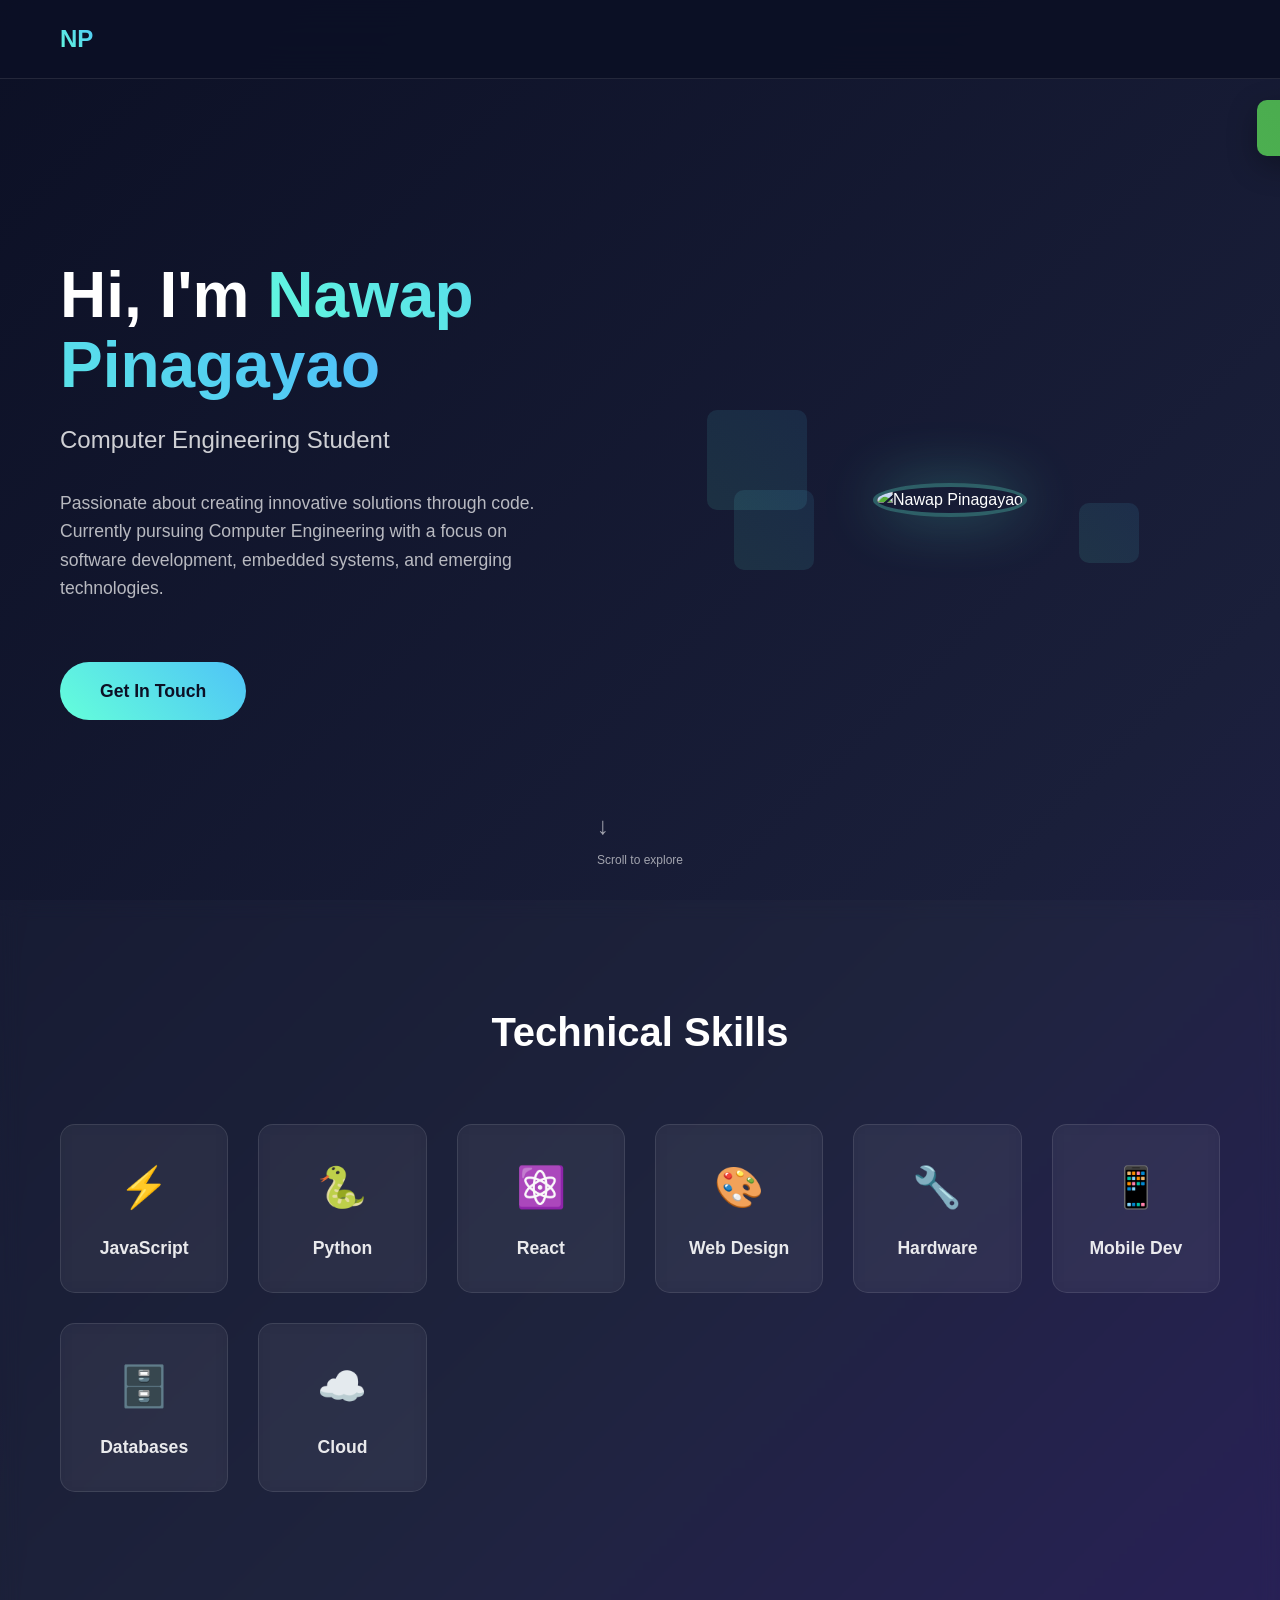
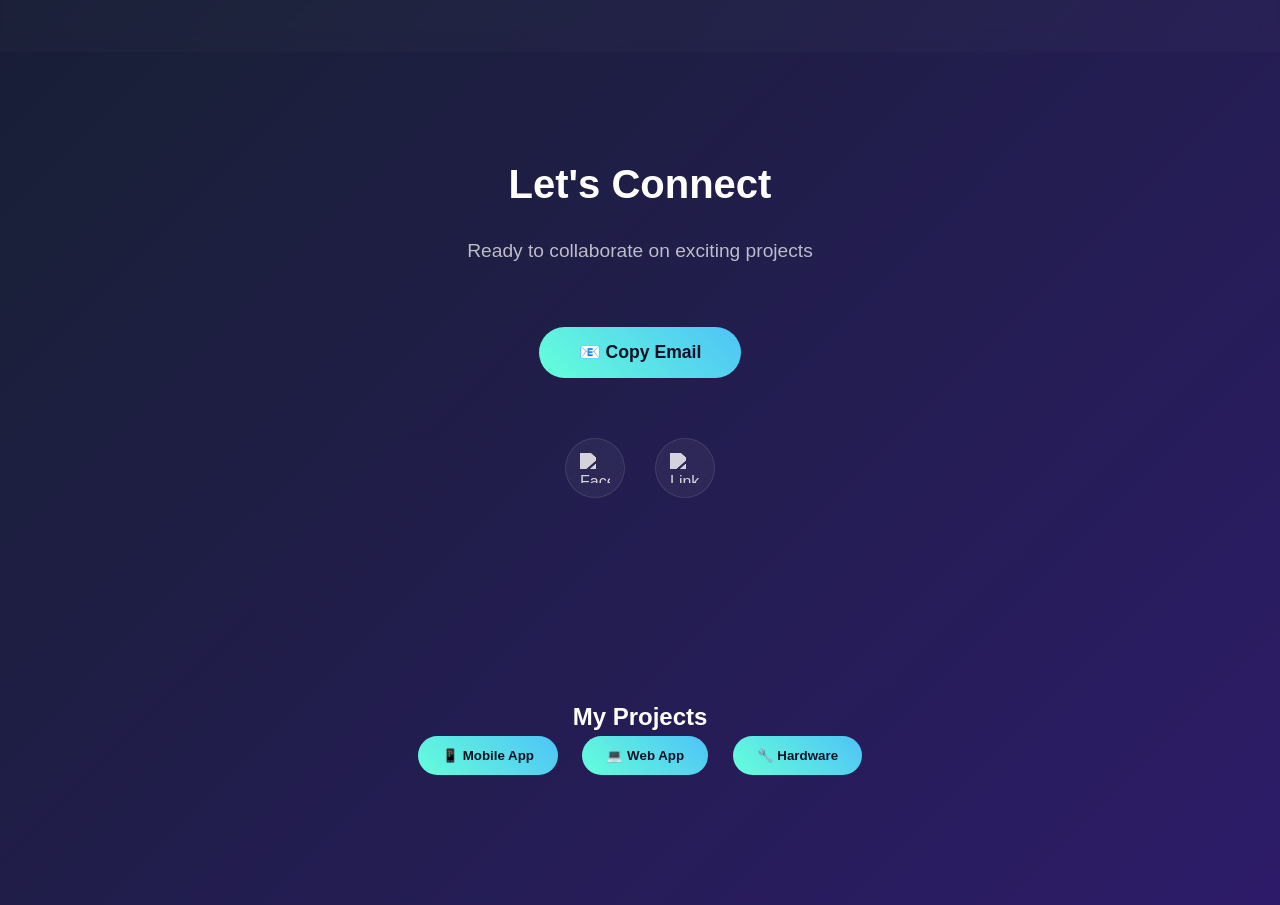
==== commit bd1fa024: "new portfolio" ====
--- a/index.html
+++ b/index.html
@@ -3,11 +3,10 @@
 <head>
     <meta charset="UTF-8">
     <meta name="viewport" content="width=device-width, initial-scale=1.0">
-    <title>My Portfolio</title>
+    <title>Nawap Pinagayao - Computer Engineer</title>
     <link rel="stylesheet" href="style.css">
     <script src="script.js"></script>
 </head>
-
 <body>
     <header>
         <div class="container">
@@ -111,5 +110,55 @@
     <div id="notification" class="notification">
         📧 Email copied: pinagayaonawap22@gmail.com
     </div>
+
+    <section class="projects" id="projects">
+    <div class="container">
+        <h2>My Projects</h2>
+
+        <div class="project-buttons">
+        <button onclick="showProject('mobile')">📱 Mobile App</button>
+        <button onclick="showProject('web')">💻 Web App</button>
+        <button onclick="showProject('hardware')">🔧 Hardware</button>
+        </div>
+
+        <div id="mobile" class="project-tab">
+        <div class="project-card">
+            <div class="project-image"></div>
+            <div class="project-info">
+            <h3>Mobile App Project</h3>
+            <p>Describe your mobile app project here.</p>
+            <a href="#" target="_blank" class="project-link">🔗 Visit Project</a>
+            </div>
+        </div>
+        </div>
+
+        <div id="web" class="project-tab">
+        <div class="project-card">
+            <div class="project-image"></div>
+            <div class="project-info">
+            <h3>Web App Project</h3>
+            <p>Describe your web app project here.</p>
+            <a href="#" target="_blank" class="project-link">🔗 Visit Project</a>
+            </div>
+        </div>
+        </div>
+
+        <div id="hardware" class="project-tab">
+        <div class="project-card">
+            <div class="project-image"></div>
+            <div class="project-info">
+            <h3>Hardware Project</h3>
+            <p>Describe your hardware project here.</p>
+            <a href="#" target="_blank" class="project-link">🔗 Visit Project</a>
+            </div>
+        </div>
+        </div>
+    </div>
+    </section>
+
+
+
+
+
 </body>
-</html>
+</html>
--- a/style.css
+++ b/style.css
@@ -1,377 +1,604 @@
-    * {
-        margin: 0;
-        padding: 0;
-        box-sizing: border-box;
-    }
-
-    body {
-        font-family: 'Inter', -apple-system, BlinkMacSystemFont, sans-serif;
-        background: linear-gradient(135deg, #0c1025 0%, #1a1f3a 50%, #2d1b69 100%);
-        color: white;
-        overflow-x: hidden;
-        line-height: 1.6;
-    }
-
-    .container {
-        max-width: 1200px;
-        margin: 0 auto;
-        padding: 0 20px;
-    }
-
-    /* Header */
-    header {
-        position: fixed;
-        top: 0;
-        left: 0;
-        right: 0;
-        background: rgba(12, 16, 37, 0.95);
-        backdrop-filter: blur(20px);
-        border-bottom: 1px solid rgba(255, 255, 255, 0.1);
-        z-index: 1000;
-        padding: 20px 0;
-        transition: all 0.3s ease;
-    }
-
-    .header-content {
-        display: flex;
-        justify-content: space-between;
-        align-items: center;
-    }
-
-    .logo {
-        font-size: 24px;
-        font-weight: 700;
-        background: linear-gradient(45deg, #64ffda, #4fc3f7);
-        -webkit-background-clip: text;
-        -webkit-text-fill-color: transparent;
-        background-clip: text;
-    }
-
-    .scroll-indicator {
-        position: absolute;
-        bottom: 30px;
-        left: 50%;
-        transform: translateX(-50%);
-        color: rgba(255, 255, 255, 0.6);
-        animation: bounce 2s infinite;
-    }
-
-    @keyframes bounce {
-        0%, 20%, 50%, 80%, 100% { transform: translateX(-50%) translateY(0); }
-        40% { transform: translateX(-50%) translateY(-10px); }
-        60% { transform: translateX(-50%) translateY(-5px); }
-    }
-
-    /* Hero Section */
-    .hero {
-        min-height: 100vh;
-        display: flex;
-        align-items: center;
-        position: relative;
-        padding-top: 100px;
-    }
-
-    .hero-content {
-        display: grid;
-        grid-template-columns: 1fr 1fr;
-        gap: 80px;
-        align-items: center;
-        width: 100%;
-    }
-
-    .hero-text {
-        opacity: 0;
-        animation: fadeInUp 1s ease forwards;
-    }
-
-    .hero-text h1 {
-        font-size: clamp(2.5rem, 6vw, 4rem);
-        font-weight: 800;
-        margin-bottom: 20px;
-        line-height: 1.1;
-    }
-
-    .hero-text .highlight {
-        background: linear-gradient(45deg, #64ffda, #4fc3f7, #ab47bc);
-        -webkit-background-clip: text;
-        -webkit-text-fill-color: transparent;
-        background-clip: text;
-        background-size: 200% 200%;
-        animation: gradient 3s ease infinite;
-    }
-
-    @keyframes gradient {
-        0% { background-position: 0% 50%; }
-        50% { background-position: 100% 50%; }
-        100% { background-position: 0% 50%; }
-    }
-
-    .hero-text .subtitle {
-        font-size: 1.5rem;
-        color: rgba(255, 255, 255, 0.8);
-        margin-bottom: 30px;
-        font-weight: 300;
-    }
-
-    .hero-text .description {
-        font-size: 1.1rem;
-        color: rgba(255, 255, 255, 0.7);
-        margin-bottom: 40px;
-        max-width: 500px;
-    }
-
-    .hero-image {
-        display: flex;
-        justify-content: center;
-        position: relative;
-        opacity: 0;
-        animation: fadeInUp 1s ease 0.3s forwards;
-    }
-
-    .profile-container {
-        position: relative;
-        z-index: 2;
-    }
-
-    .profile-pic {
-        width: 350px;
-        height: 350px;
-        border-radius: 50%;
-        object-fit: cover;
-        border: 4px solid rgba(100, 255, 218, 0.3);
-        box-shadow: 0 0 60px rgba(100, 255, 218, 0.3);
-        transition: all 0.3s ease;
-    }
-
-    .profile-pic:hover {
-        transform: scale(1.05);
-        box-shadow: 0 0 80px rgba(100, 255, 218, 0.5);
-    }
-
-    .floating-elements {
-        position: absolute;
-        top: 0;
-        left: 0;
-        right: 0;
-        bottom: 0;
-        pointer-events: none;
-    }
-
-    .floating-element {
-        position: absolute;
-        background: linear-gradient(45deg, rgba(100, 255, 218, 0.1), rgba(79, 195, 247, 0.1));
-        border-radius: 10px;
-        animation: float 6s ease-in-out infinite;
-    }
-
-    .floating-element:nth-child(1) {
-        width: 80px;
-        height: 80px;
-        top: 20%;
-        left: 10%;
-        animation-delay: 0s;
-    }
-
-    .floating-element:nth-child(2) {
-        width: 60px;
-        height: 60px;
-        top: 60%;
-        right: 15%;
-        animation-delay: 2s;
-    }
-
-    .floating-element:nth-child(3) {
-        width: 100px;
-        height: 100px;
-        bottom: 20%;
-        left: 5%;
-        animation-delay: 4s;
-    }
-
-    @keyframes float {
-        0%, 100% { transform: translateY(0px) rotate(0deg); }
-        50% { transform: translateY(-20px) rotate(180deg); }
-    }
-
-    /* Skills Section */
-    .skills {
-        padding: 100px 0;
-        background: rgba(255, 255, 255, 0.02);
-        backdrop-filter: blur(10px);
-    }
-
-    .skills h2 {
-        text-align: center;
-        font-size: 2.5rem;
-        margin-bottom: 60px;
-        font-weight: 700;
-    }
-
-    .skills-grid {
-        display: grid;
-        grid-template-columns: repeat(auto-fit, minmax(150px, 1fr));
-        gap: 30px;
-        margin-bottom: 60px;
-    }
-
-    .skill-item {
-        background: rgba(255, 255, 255, 0.05);
-        backdrop-filter: blur(10px);
-        border: 1px solid rgba(255, 255, 255, 0.1);
-        border-radius: 15px;
-        padding: 30px 20px;
-        text-align: center;
-        transition: all 0.3s ease;
-        cursor: pointer;
-    }
-
-    .skill-item:hover {
-        transform: translateY(-10px);
-        background: rgba(100, 255, 218, 0.1);
-        border-color: rgba(100, 255, 218, 0.3);
-    }
-
-    .skill-item .skill-icon {
-        font-size: 2.5rem;
-        margin-bottom: 15px;
-        display: block;
-    }
-
-    .skill-item h3 {
-        font-size: 1.1rem;
-        font-weight: 600;
-        color: rgba(255, 255, 255, 0.9);
-    }
-
-    /* Contact Section */
-    .contact {
+        * {
+            margin: 0;
+            padding: 0;
+            box-sizing: border-box;
+        }
+
+        body {
+            font-family: 'Inter', -apple-system, BlinkMacSystemFont, sans-serif;
+            background: linear-gradient(135deg, #0c1025 0%, #1a1f3a 50%, #2d1b69 100%);
+            color: white;
+            overflow-x: hidden;
+            line-height: 1.6;
+        }
+
+        .container {
+            max-width: 1200px;
+            margin: 0 auto;
+            padding: 0 20px;
+        }
+
+        /* Header */
+        header {
+            position: fixed;
+            top: 0;
+            left: 0;
+            right: 0;
+            background: rgba(12, 16, 37, 0.95);
+            backdrop-filter: blur(20px);
+            border-bottom: 1px solid rgba(255, 255, 255, 0.1);
+            z-index: 1000;
+            padding: 20px 0;
+            transition: all 0.3s ease;
+        }
+
+        .header-content {
+            display: flex;
+            justify-content: space-between;
+            align-items: center;
+        }
+
+        .logo {
+            font-size: 24px;
+            font-weight: 700;
+            background: linear-gradient(45deg, #64ffda, #4fc3f7);
+            -webkit-background-clip: text;
+            -webkit-text-fill-color: transparent;
+            background-clip: text;
+        }
+
+        .scroll-indicator {
+            position: absolute;
+            bottom: 30px;
+            left: 50%;
+            transform: translateX(-50%);
+            color: rgba(255, 255, 255, 0.6);
+            animation: bounce 2s infinite;
+        }
+
+        @keyframes bounce {
+            0%, 20%, 50%, 80%, 100% { transform: translateX(-50%) translateY(0); }
+            40% { transform: translateX(-50%) translateY(-10px); }
+            60% { transform: translateX(-50%) translateY(-5px); }
+        }
+
+        /* Hero Section */
+        .hero {
+            min-height: 100vh;
+            display: flex;
+            align-items: center;
+            position: relative;
+            padding-top: 100px;
+        }
+
+        .hero-content {
+            display: grid;
+            grid-template-columns: 1fr 1fr;
+            gap: 80px;
+            align-items: center;
+            width: 100%;
+        }
+
+        .hero-text {
+            opacity: 0;
+            animation: fadeInUp 1s ease forwards;
+        }
+
+        .hero-text h1 {
+            font-size: clamp(2.5rem, 6vw, 4rem);
+            font-weight: 800;
+            margin-bottom: 20px;
+            line-height: 1.1;
+        }
+
+        .hero-text .highlight {
+            background: linear-gradient(45deg, #64ffda, #4fc3f7, #ab47bc);
+            -webkit-background-clip: text;
+            -webkit-text-fill-color: transparent;
+            background-clip: text;
+            background-size: 200% 200%;
+            animation: gradient 3s ease infinite;
+        }
+
+        @keyframes gradient {
+            0% { background-position: 0% 50%; }
+            50% { background-position: 100% 50%; }
+            100% { background-position: 0% 50%; }
+        }
+
+        .hero-text .subtitle {
+            font-size: 1.5rem;
+            color: rgba(255, 255, 255, 0.8);
+            margin-bottom: 30px;
+            font-weight: 300;
+        }
+
+        .hero-text .description {
+            font-size: 1.1rem;
+            color: rgba(255, 255, 255, 0.7);
+            margin-bottom: 40px;
+            max-width: 500px;
+        }
+
+        .hero-image {
+            display: flex;
+            justify-content: center;
+            position: relative;
+            opacity: 0;
+            animation: fadeInUp 1s ease 0.3s forwards;
+        }
+
+        
+        .profile-container {
+            position: relative;
+            z-index: 2;
+        }
+
+        .profile-pic {
+            width: 350px;
+            height: 350px;
+            border-radius: 50%;
+            object-fit: cover;
+            border: 4px solid rgba(100, 255, 218, 0.3);
+            box-shadow: 0 0 60px rgba(100, 255, 218, 0.3);
+            transition: all 0.3s ease;
+        }
+        
+        .projects {
         padding: 100px 0;
         text-align: center;
-    }
-
-    .contact h2 {
-        font-size: 2.5rem;
-        margin-bottom: 20px;
-        font-weight: 700;
-    }
-
-    .contact .email {
-        font-size: 1.2rem;
-        color: rgba(255, 255, 255, 0.7);
-        margin-bottom: 40px;
-    }
-
-    .social-links {
-        display: flex;
-        justify-content: center;
-        gap: 30px;
-        margin-top: 40px;
-    }
-
-    .social-link {
-        display: inline-flex;
-        align-items: center;
-        justify-content: center;
-        width: 60px;
-        height: 60px;
-        background: rgba(255, 255, 255, 0.05);
-        border: 1px solid rgba(255, 255, 255, 0.1);
-        border-radius: 50%;
-        text-decoration: none;
-        transition: all 0.3s ease;
-        backdrop-filter: blur(10px);
-    }
-
-    .social-link:hover {
-        transform: translateY(-5px);
-        background: rgba(100, 255, 218, 0.2);
-        border-color: rgba(100, 255, 218, 0.5);
-        box-shadow: 0 10px 30px rgba(100, 255, 218, 0.3);
-    }
-
-    .social-link img {
-        width: 30px;
-        height: 30px;
-        filter: brightness(0) invert(1);
-        opacity: 0.8;
-    }
-
-    .social-link:hover img {
-        opacity: 1;
-        filter: brightness(0) invert(1);
-    }
-
-    .cta-button {
-        display: inline-block;
-        padding: 15px 40px;
+        }
+
+        .project-buttons {
+        margin-bottom: 30px;
+        }
+
+        .project-buttons button {
         background: linear-gradient(45deg, #64ffda, #4fc3f7);
         color: #0c1025;
-        text-decoration: none;
-        border-radius: 50px;
+        border: none;
+        padding: 12px 24px;
+        border-radius: 30px;
+        margin: 0 10px;
         font-weight: 600;
-        font-size: 1.1rem;
-        transition: all 0.3s ease;
-        margin: 20px 0;
-    }
-
-    .cta-button:hover {
+        cursor: pointer;
+        transition: 0.3s;
+        }
+
+        .project-buttons button:hover {
         transform: translateY(-3px);
-        box-shadow: 0 15px 35px rgba(100, 255, 218, 0.4);
-    }
-
-    /* Notification */
-    .notification {
-        position: fixed;
-        top: 100px;
-        right: 20px;
-        background: linear-gradient(45deg, #4caf50, #45a049);
-        color: white;
-        padding: 15px 25px;
-        border-radius: 10px;
-        box-shadow: 0 10px 30px rgba(0, 0, 0, 0.3);
-        transform: translateX(400px);
-        transition: all 0.3s ease;
-        z-index: 1001;
-    }
-
-    .notification.show {
-        transform: translateX(0);
-    }
-
-    @keyframes fadeInUp {
-        from {
-            opacity: 0;
-            transform: translateY(40px);
-        }
-        to {
+        box-shadow: 0 10px 25px rgba(100, 255, 218, 0.4);
+        }
+
+        .project-tab {
+        display: none;
+        margin-top: 40px;
+        text-align: left;
+        }
+
+        .profile-pic:hover {
+            transform: scale(1.05);
+            box-shadow: 0 0 80px rgba(100, 255, 218, 0.5);
+        }
+
+        .floating-elements {
+            position: absolute;
+            top: 0;
+            left: 0;
+            right: 0;
+            bottom: 0;
+            pointer-events: none;
+        }
+
+        .floating-element {
+            position: absolute;
+            background: linear-gradient(45deg, rgba(100, 255, 218, 0.1), rgba(79, 195, 247, 0.1));
+            border-radius: 10px;
+            animation: float 6s ease-in-out infinite;
+        }
+
+        .floating-element:nth-child(1) {
+            width: 80px;
+            height: 80px;
+            top: 20%;
+            left: 10%;
+            animation-delay: 0s;
+        }
+
+        .floating-element:nth-child(2) {
+            width: 60px;
+            height: 60px;
+            top: 60%;
+            right: 15%;
+            animation-delay: 2s;
+        }
+
+        .floating-element:nth-child(3) {
+            width: 100px;
+            height: 100px;
+            bottom: 20%;
+            left: 5%;
+            animation-delay: 4s;
+        }
+
+        @keyframes float {
+            0%, 100% { transform: translateY(0px) rotate(0deg); }
+            50% { transform: translateY(-20px) rotate(180deg); }
+        }
+
+        /* Skills Section */
+        .skills {
+            padding: 100px 0;
+            background: rgba(255, 255, 255, 0.02);
+            backdrop-filter: blur(10px);
+        }
+
+        .skills h2 {
+            text-align: center;
+            font-size: 2.5rem;
+            margin-bottom: 60px;
+            font-weight: 700;
+        }
+
+        .skills-grid {
+            display: grid;
+            grid-template-columns: repeat(auto-fit, minmax(150px, 1fr));
+            gap: 30px;
+            margin-bottom: 60px;
+        }
+
+        .skill-item {
+            background: rgba(255, 255, 255, 0.05);
+            backdrop-filter: blur(10px);
+            border: 1px solid rgba(255, 255, 255, 0.1);
+            border-radius: 15px;
+            padding: 30px 20px;
+            text-align: center;
+            transition: all 0.3s ease;
+            cursor: pointer;
+        }
+
+        .skill-item:hover {
+            transform: translateY(-10px);
+            background: rgba(100, 255, 218, 0.1);
+            border-color: rgba(100, 255, 218, 0.3);
+        }
+
+        .skill-item .skill-icon {
+            font-size: 2.5rem;
+            margin-bottom: 15px;
+            display: block;
+        }
+
+        .skill-item h3 {
+            font-size: 1.1rem;
+            font-weight: 600;
+            color: rgba(255, 255, 255, 0.9);
+        }
+
+        /* Contact Section */
+        .contact {
+            padding: 100px 0;
+            text-align: center;
+        }
+
+        .contact h2 {
+            font-size: 2.5rem;
+            margin-bottom: 20px;
+            font-weight: 700;
+        }
+
+        .contact .email {
+            font-size: 1.2rem;
+            color: rgba(255, 255, 255, 0.7);
+            margin-bottom: 40px;
+        }
+
+        .social-links {
+            display: flex;
+            justify-content: center;
+            gap: 30px;
+            margin-top: 40px;
+        }
+
+        .social-link {
+            display: inline-flex;
+            align-items: center;
+            justify-content: center;
+            width: 60px;
+            height: 60px;
+            background: rgba(255, 255, 255, 0.05);
+            border: 1px solid rgba(255, 255, 255, 0.1);
+            border-radius: 50%;
+            text-decoration: none;
+            transition: all 0.3s ease;
+            backdrop-filter: blur(10px);
+        }
+
+        .social-link:hover {
+            transform: translateY(-5px);
+            background: rgba(100, 255, 218, 0.2);
+            border-color: rgba(100, 255, 218, 0.5);
+            box-shadow: 0 10px 30px rgba(100, 255, 218, 0.3);
+        }
+
+        .social-link img {
+            width: 30px;
+            height: 30px;
+            filter: brightness(0) invert(1);
+            opacity: 0.8;
+        }
+
+        .social-link:hover img {
             opacity: 1;
-            transform: translateY(0);
-        }
-    }
-
-    /* Responsive Design */
-    @media (max-width: 768px) {
-        .hero-content {
-            grid-template-columns: 1fr;
-            gap: 40px;
-            text-align: center;
-        }
-
-        .profile-pic {
-            width: 250px;
-            height: 250px;
-        }
-
-        .hero-text h1 {
-            font-size: 2.5rem;
-        }
-
-        .skills-grid {
-            grid-template-columns: repeat(auto-fit, minmax(120px, 1fr));
-            gap: 20px;
-        }
-
-        .social-links {
-            gap: 20px;
-        }
-    }
+            filter: brightness(0) invert(1);
+        }
+
+        .cta-button {
+            display: inline-block;
+            padding: 15px 40px;
+            background: linear-gradient(45deg, #64ffda, #4fc3f7);
+            color: #0c1025;
+            text-decoration: none;
+            border-radius: 50px;
+            font-weight: 600;
+            font-size: 1.1rem;
+            transition: all 0.3s ease;
+            margin: 20px 0;
+        }
+
+        .cta-button:hover {
+            transform: translateY(-3px);
+            box-shadow: 0 15px 35px rgba(100, 255, 218, 0.4);
+        }
+
+        /* Notification */
+        .notification {
+            position: fixed;
+            top: 100px;
+            right: 20px;
+            background: linear-gradient(45deg, #4caf50, #45a049);
+            color: white;
+            padding: 15px 25px;
+            border-radius: 10px;
+            box-shadow: 0 10px 30px rgba(0, 0, 0, 0.3);
+            transform: translateX(400px);
+            transition: all 0.3s ease;
+            z-index: 1001;
+        }
+
+        .notification.show {
+            transform: translateX(0);
+        }
+
+        @keyframes fadeInUp {
+            from {
+                opacity: 0;
+                transform: translateY(40px);
+            }
+            to {
+                opacity: 1;
+                transform: translateY(0);
+            }
+        }
+
+        /* Responsive Design */
+        @media (max-width: 1024px) {
+            .container {
+                padding: 0 30px;
+            }
+            
+            .hero-content {
+                gap: 60px;
+            }
+            
+            .profile-pic {
+                width: 300px;
+                height: 300px;
+            }
+        }
+
+        @media (max-width: 768px) {
+            .container {
+                padding: 0 20px;
+            }
+
+            .hero {
+                padding-top: 80px;
+                min-height: auto;
+                padding-bottom: 50px;
+            }
+
+            .hero-content {
+                grid-template-columns: 1fr;
+                gap: 40px;
+                text-align: center;
+            }
+
+            .hero-text {
+                order: 2;
+            }
+
+            .hero-image {
+                order: 1;
+            }
+
+            .profile-pic {
+                width: 250px;
+                height: 250px;
+            }
+
+            .hero-text h1 {
+                font-size: 2.5rem;
+                line-height: 1.2;
+            }
+
+            .hero-text .subtitle {
+                font-size: 1.3rem;
+            }
+
+            .hero-text .description {
+                font-size: 1rem;
+                max-width: 100%;
+            }
+
+            .skills {
+                padding: 60px 0;
+            }
+
+            .skills h2 {
+                font-size: 2rem;
+                margin-bottom: 40px;
+            }
+
+            .skills-grid {
+                grid-template-columns: repeat(auto-fit, minmax(140px, 1fr));
+                gap: 20px;
+            }
+
+            .skill-item {
+                padding: 25px 15px;
+            }
+
+            .skill-item .skill-icon {
+                font-size: 2rem;
+            }
+
+            .contact {
+                padding: 60px 0;
+            }
+
+            .contact h2 {
+                font-size: 2rem;
+            }
+
+            .social-links {
+                gap: 20px;
+            }
+
+            .social-link {
+                width: 50px;
+                height: 50px;
+            }
+
+            .social-link img {
+                width: 25px;
+                height: 25px;
+            }
+
+            .cta-button {
+                padding: 12px 30px;
+                font-size: 1rem;
+            }
+
+            .scroll-indicator {
+                display: none;
+            }
+
+            .floating-elements {
+                display: none;
+            }
+
+            .notification {
+                right: 10px;
+                left: 10px;
+                transform: translateY(-100px);
+            }
+
+            .notification.show {
+                transform: translateY(0);
+            }
+        }
+
+        @media (max-width: 480px) {
+            .container {
+                padding: 0 15px;
+            }
+
+            header {
+                padding: 15px 0;
+            }
+
+            .logo {
+                font-size: 20px;
+            }
+
+            .hero {
+                padding-top: 70px;
+            }
+
+            .hero-text h1 {
+                font-size: 2rem;
+            }
+
+            .hero-text .subtitle {
+                font-size: 1.1rem;
+            }
+
+            .hero-text .description {
+                font-size: 0.95rem;
+            }
+
+            .profile-pic {
+                width: 200px;
+                height: 200px;
+            }
+
+            .skills h2, .contact h2 {
+                font-size: 1.8rem;
+            }
+
+            .skills-grid {
+                grid-template-columns: repeat(2, 1fr);
+                gap: 15px;
+            }
+
+            .skill-item {
+                padding: 20px 10px;
+            }
+
+            .skill-item .skill-icon {
+                font-size: 1.8rem;
+                margin-bottom: 10px;
+            }
+
+            .skill-item h3 {
+                font-size: 0.95rem;
+            }
+
+            .social-links {
+                gap: 15px;
+                flex-wrap: wrap;
+            }
+
+            .cta-button {
+                padding: 10px 25px;
+                font-size: 0.95rem;
+            }
+
+            .contact .email {
+                font-size: 1rem;
+            }
+        }
+
+        @media (max-width: 360px) {
+            .hero-text h1 {
+                font-size: 1.8rem;
+            }
+
+            .profile-pic {
+                width: 180px;
+                height: 180px;
+            }
+
+            .skills-grid {
+                grid-template-columns: 1fr;
+                gap: 12px;
+            }
+
+            .skill-item {
+                padding: 18px 15px;
+            }
+        }
+
+        
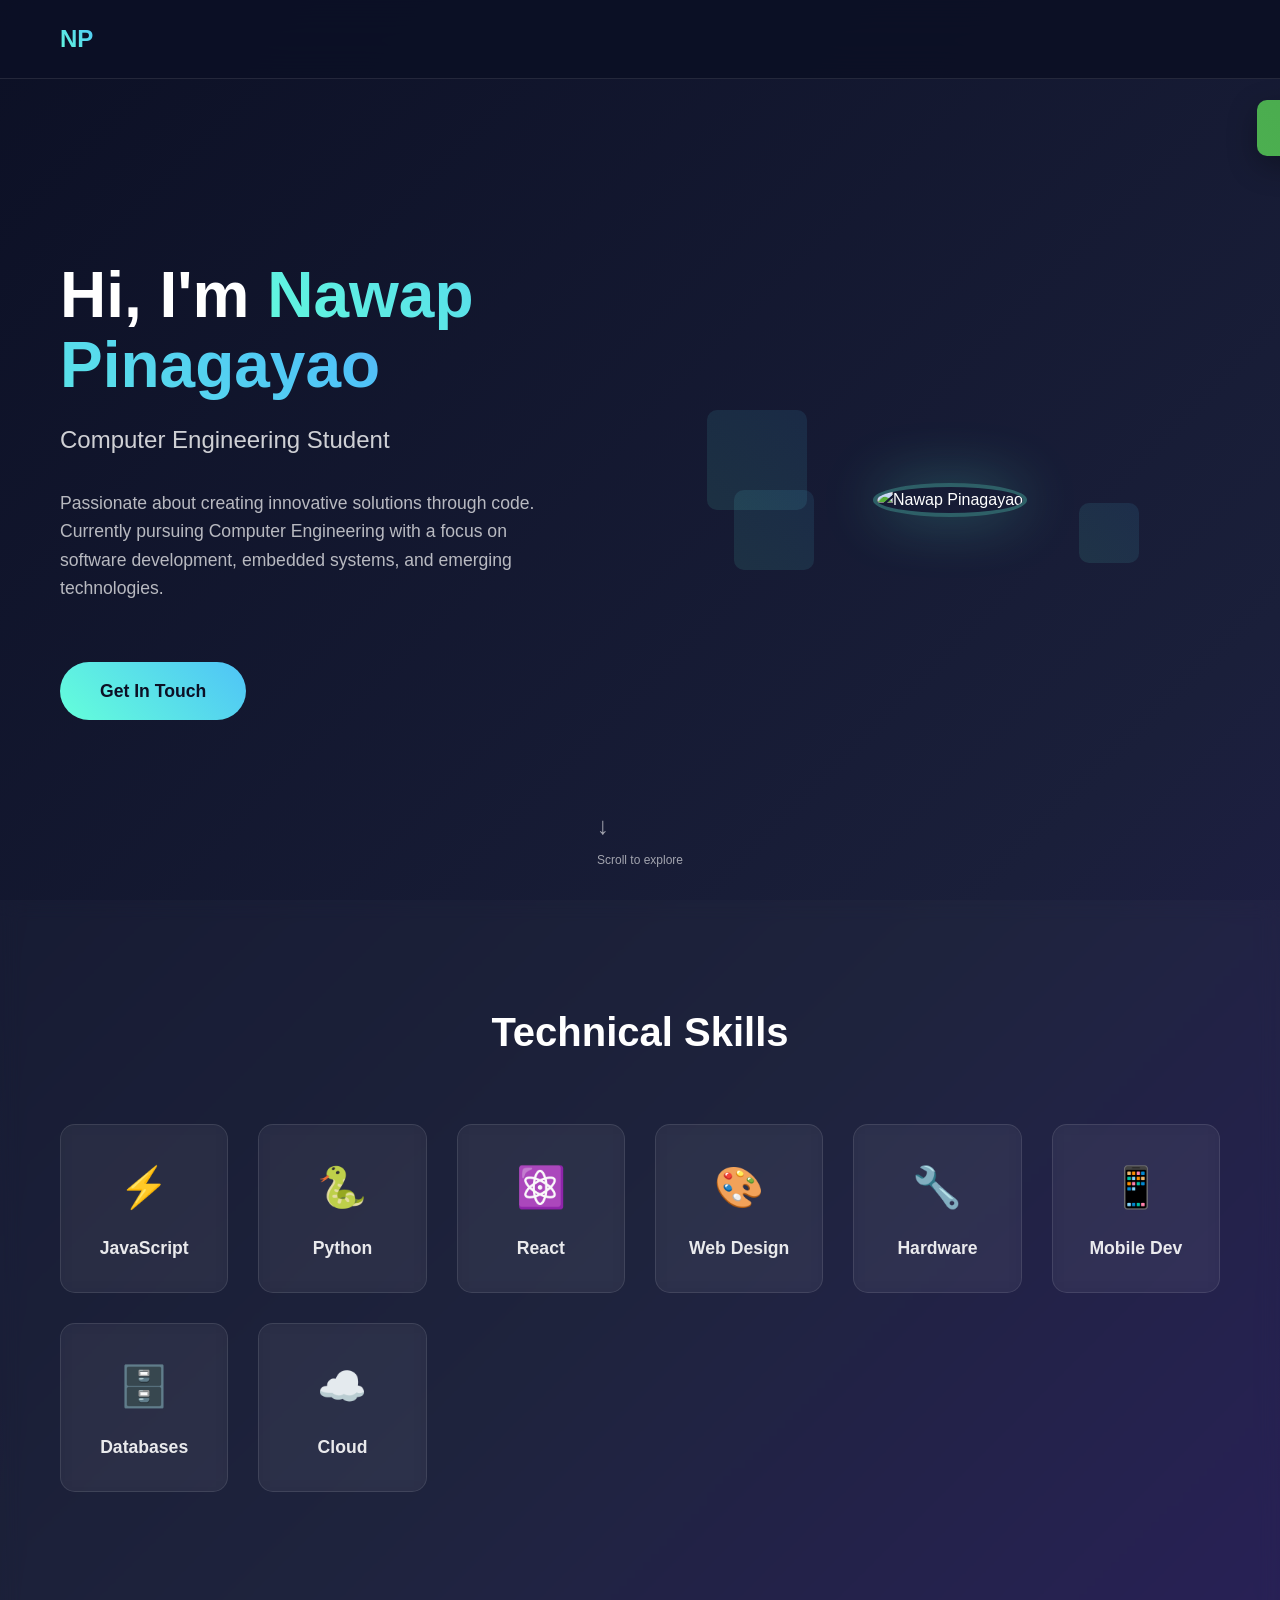
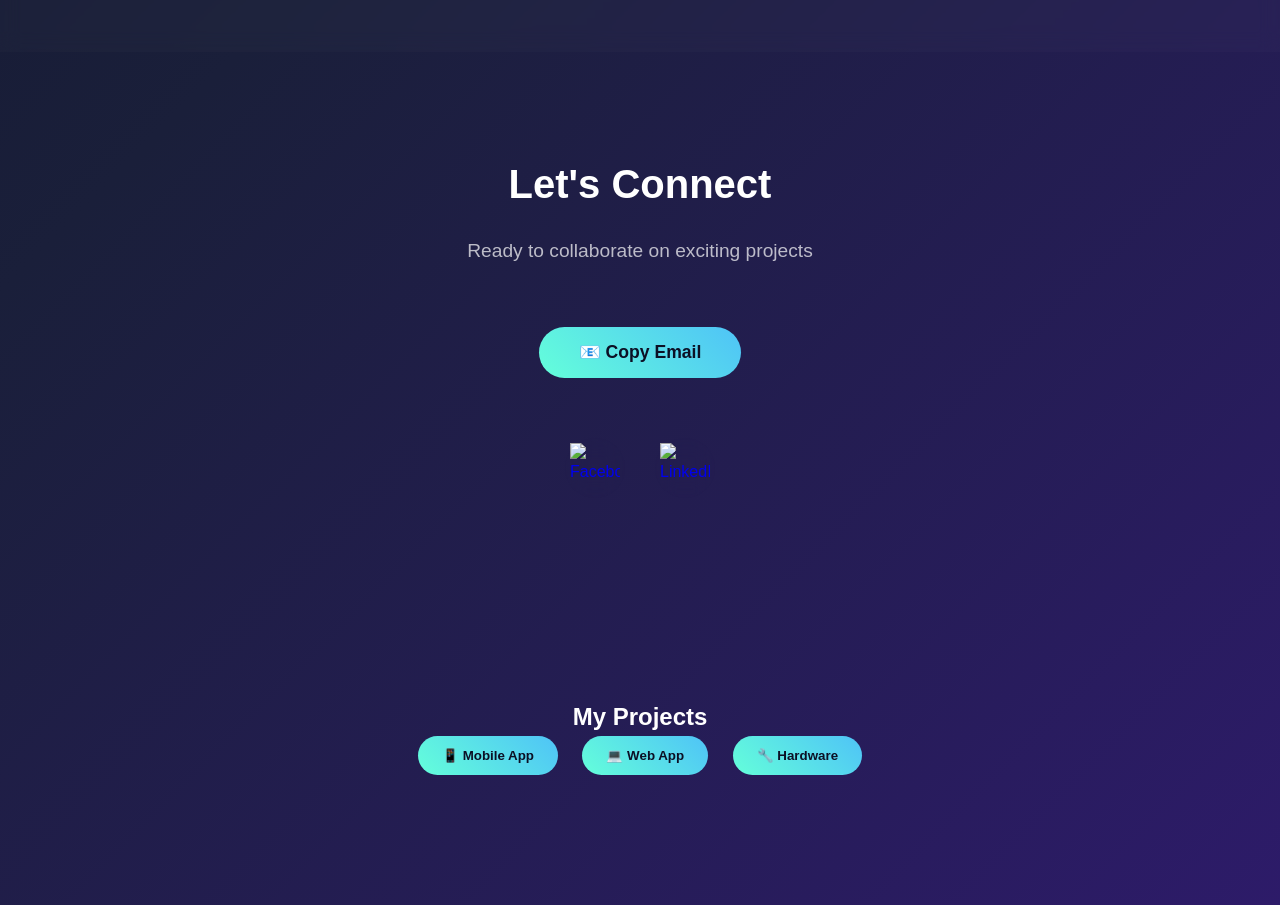
==== commit 18e20dbb: "Update project here 1" ====
--- a/index.html
+++ b/index.html
@@ -5,7 +5,6 @@
     <meta name="viewport" content="width=device-width, initial-scale=1.0">
     <title>Nawap Pinagayao - Computer Engineer</title>
     <link rel="stylesheet" href="style.css">
-    <script src="script.js"></script>
 </head>
 <body>
     <header>
@@ -97,7 +96,7 @@
                 </button>
                 <div class="social-links">
                     <a href="https://www.facebook.com/nawap.pinagayao" target="_blank" class="social-link">
-                        <img src="https://i.imghippo.com/files/cMcy9838RwQ.png" alt="Facebook">
+                        <img src="https://upload.wikimedia.org/wikipedia/commons/c/cd/Facebook_logo_%28square%29.png" alt="Facebook">
                     </a>
                     <a href="https://www.linkedin.com/in/nawap-pinagayao-513268345" target="_blank" class="social-link">
                         <img src="https://i.imghippo.com/files/Znoh5393SNc.png" alt="LinkedIn">
@@ -155,10 +154,6 @@
         </div>
     </div>
     </section>
-
-
-
-
-
+    <script src="script.js"></script>
 </body>
 </html>
--- a/style.css
+++ b/style.css
@@ -307,8 +307,6 @@
             justify-content: center;
             width: 60px;
             height: 60px;
-            background: rgba(255, 255, 255, 0.05);
-            border: 1px solid rgba(255, 255, 255, 0.1);
             border-radius: 50%;
             text-decoration: none;
             transition: all 0.3s ease;
@@ -323,10 +321,9 @@
         }
 
         .social-link img {
-            width: 30px;
-            height: 30px;
-            filter: brightness(0) invert(1);
-            opacity: 0.8;
+            width: 50px;
+            height: 50px;
+
         }
 
         .social-link:hover img {
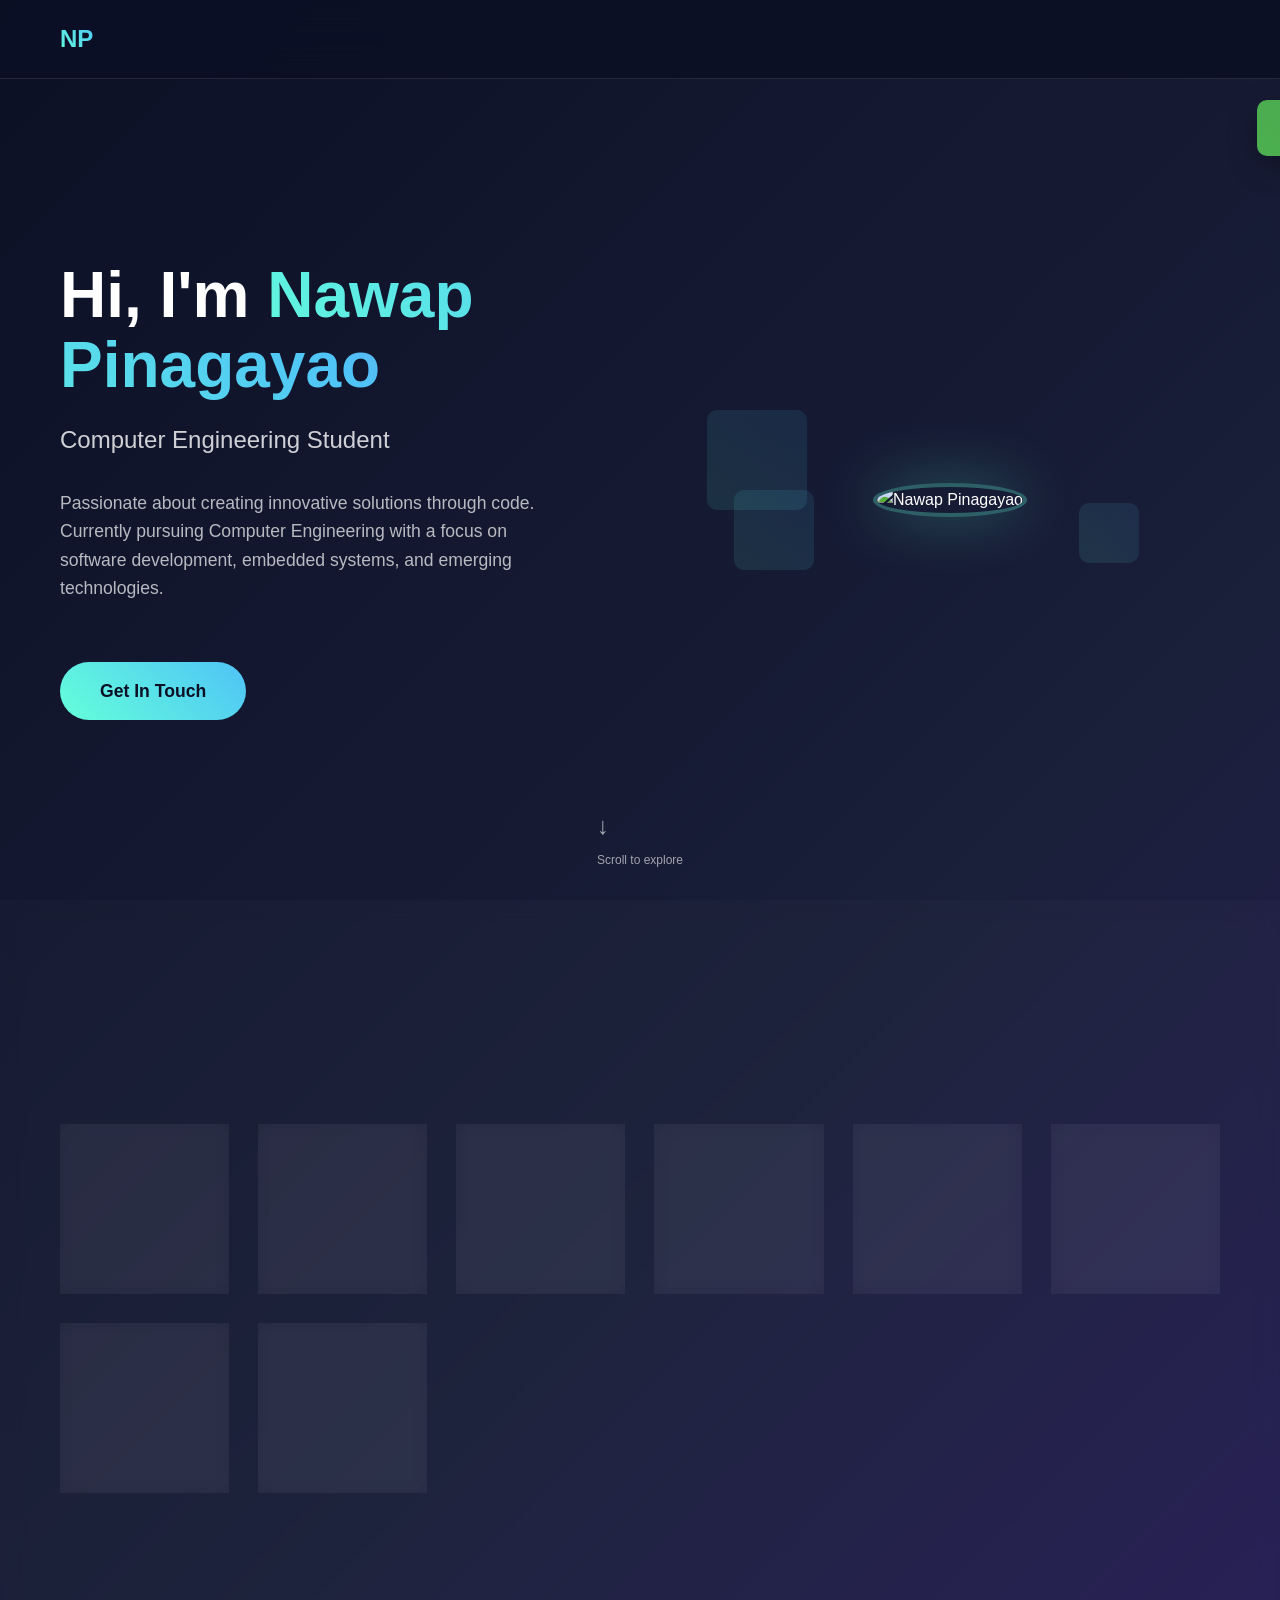
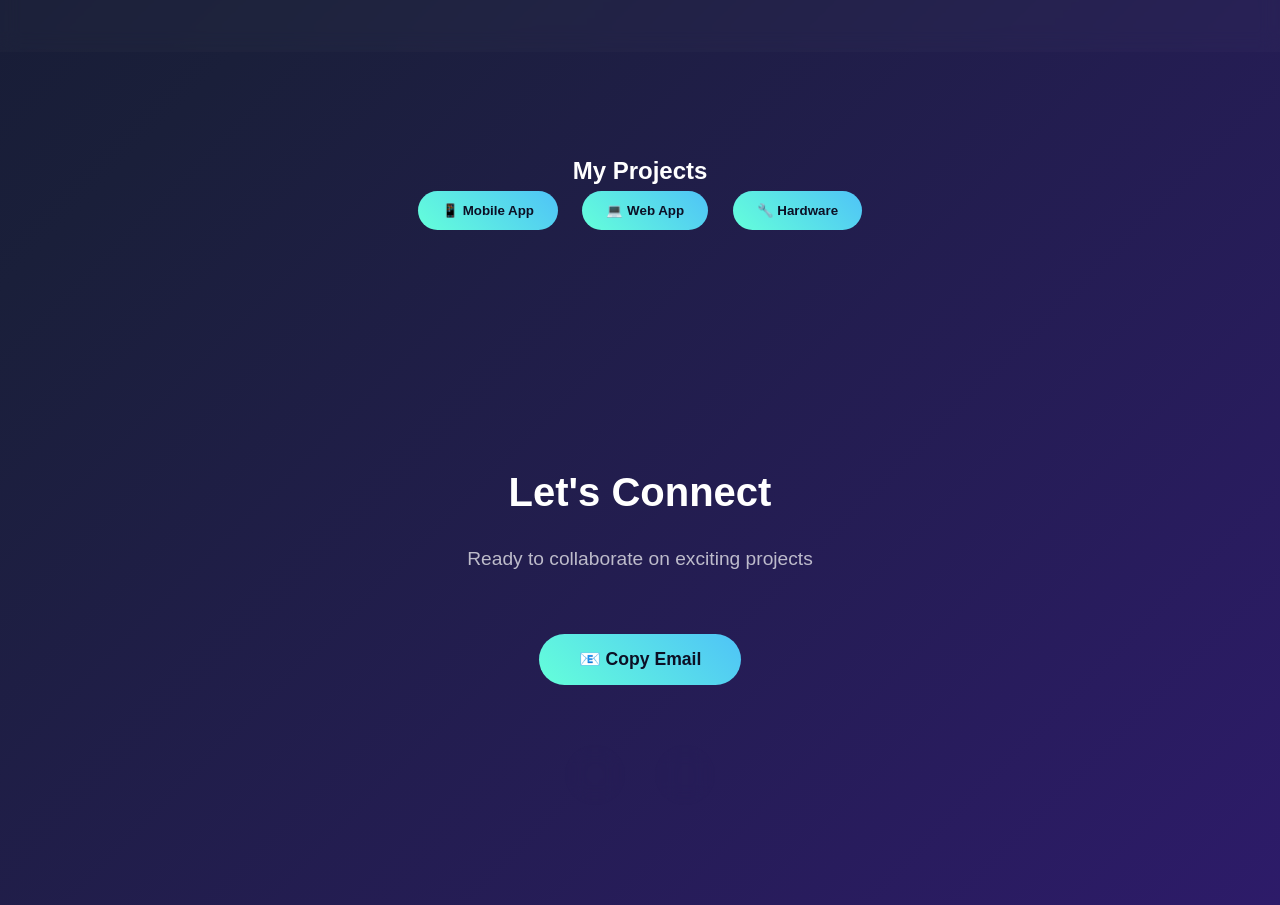
==== commit 3e81863e: "Update here" ====
--- a/index.html
+++ b/index.html
@@ -87,30 +87,7 @@
             </div>
         </section>
 
-        <section class="contact" id="contact">
-            <div class="container">
-                <h2>Let's Connect</h2>
-                <p class="email">Ready to collaborate on exciting projects</p>
-                <button onclick="showNotification()" style="background: none; border: none; color: inherit; cursor: pointer;">
-                    <div class="cta-button" style="display: inline-block;">📧 Copy Email</div>
-                </button>
-                <div class="social-links">
-                    <a href="https://www.facebook.com/nawap.pinagayao" target="_blank" class="social-link">
-                        <img src="https://upload.wikimedia.org/wikipedia/commons/c/cd/Facebook_logo_%28square%29.png" alt="Facebook">
-                    </a>
-                    <a href="https://www.linkedin.com/in/nawap-pinagayao-513268345" target="_blank" class="social-link">
-                        <img src="https://i.imghippo.com/files/Znoh5393SNc.png" alt="LinkedIn">
-                    </a>
-                </div>
-            </div>
-        </section>
-    </main>
-
-    <div id="notification" class="notification">
-        📧 Email copied: pinagayaonawap22@gmail.com
-    </div>
-
-    <section class="projects" id="projects">
+            <section class="projects" id="projects">
     <div class="container">
         <h2>My Projects</h2>
 
@@ -154,6 +131,30 @@
         </div>
     </div>
     </section>
+    
+        <section class="contact" id="contact">
+            <div class="container">
+                <h2>Let's Connect</h2>
+                <p class="email">Ready to collaborate on exciting projects</p>
+                <button onclick="showNotification()" style="background: none; border: none; color: inherit; cursor: pointer;">
+                    <div class="cta-button" style="display: inline-block;">📧 Copy Email</div>
+                </button>
+                <div class="social-links">
+                    <a href="https://www.facebook.com/nawap.pinagayao" target="_blank" class="social-link">
+                        <img src="https://upload.wikimedia.org/wikipedia/commons/6/6c/Facebook_Logo_2023.png" alt="Facebook">
+                    </a>
+                    <a href="https://www.linkedin.com/in/nawap-pinagayao-513268345" target="_blank" class="social-link">
+                        <img src="https://i.imghippo.com/files/Znoh5393SNc.png" alt="LinkedIn">
+                    </a>
+                </div>
+            </div>
+        </section>
+    </main>
+
+    <div id="notification" class="notification">
+        📧 Email copied: pinagayaonawap22@gmail.com
+    </div>
+
     <script src="script.js"></script>
 </body>
 </html>
--- a/style.css
+++ b/style.css
@@ -321,8 +321,8 @@
         }
 
         .social-link img {
-            width: 50px;
-            height: 50px;
+            width: 60px;
+            height: 60px;
 
         }
 
@@ -348,8 +348,6 @@
             transform: translateY(-3px);
             box-shadow: 0 15px 35px rgba(100, 255, 218, 0.4);
         }
-
-        /* Notification */
         .notification {
             position: fixed;
             top: 100px;
